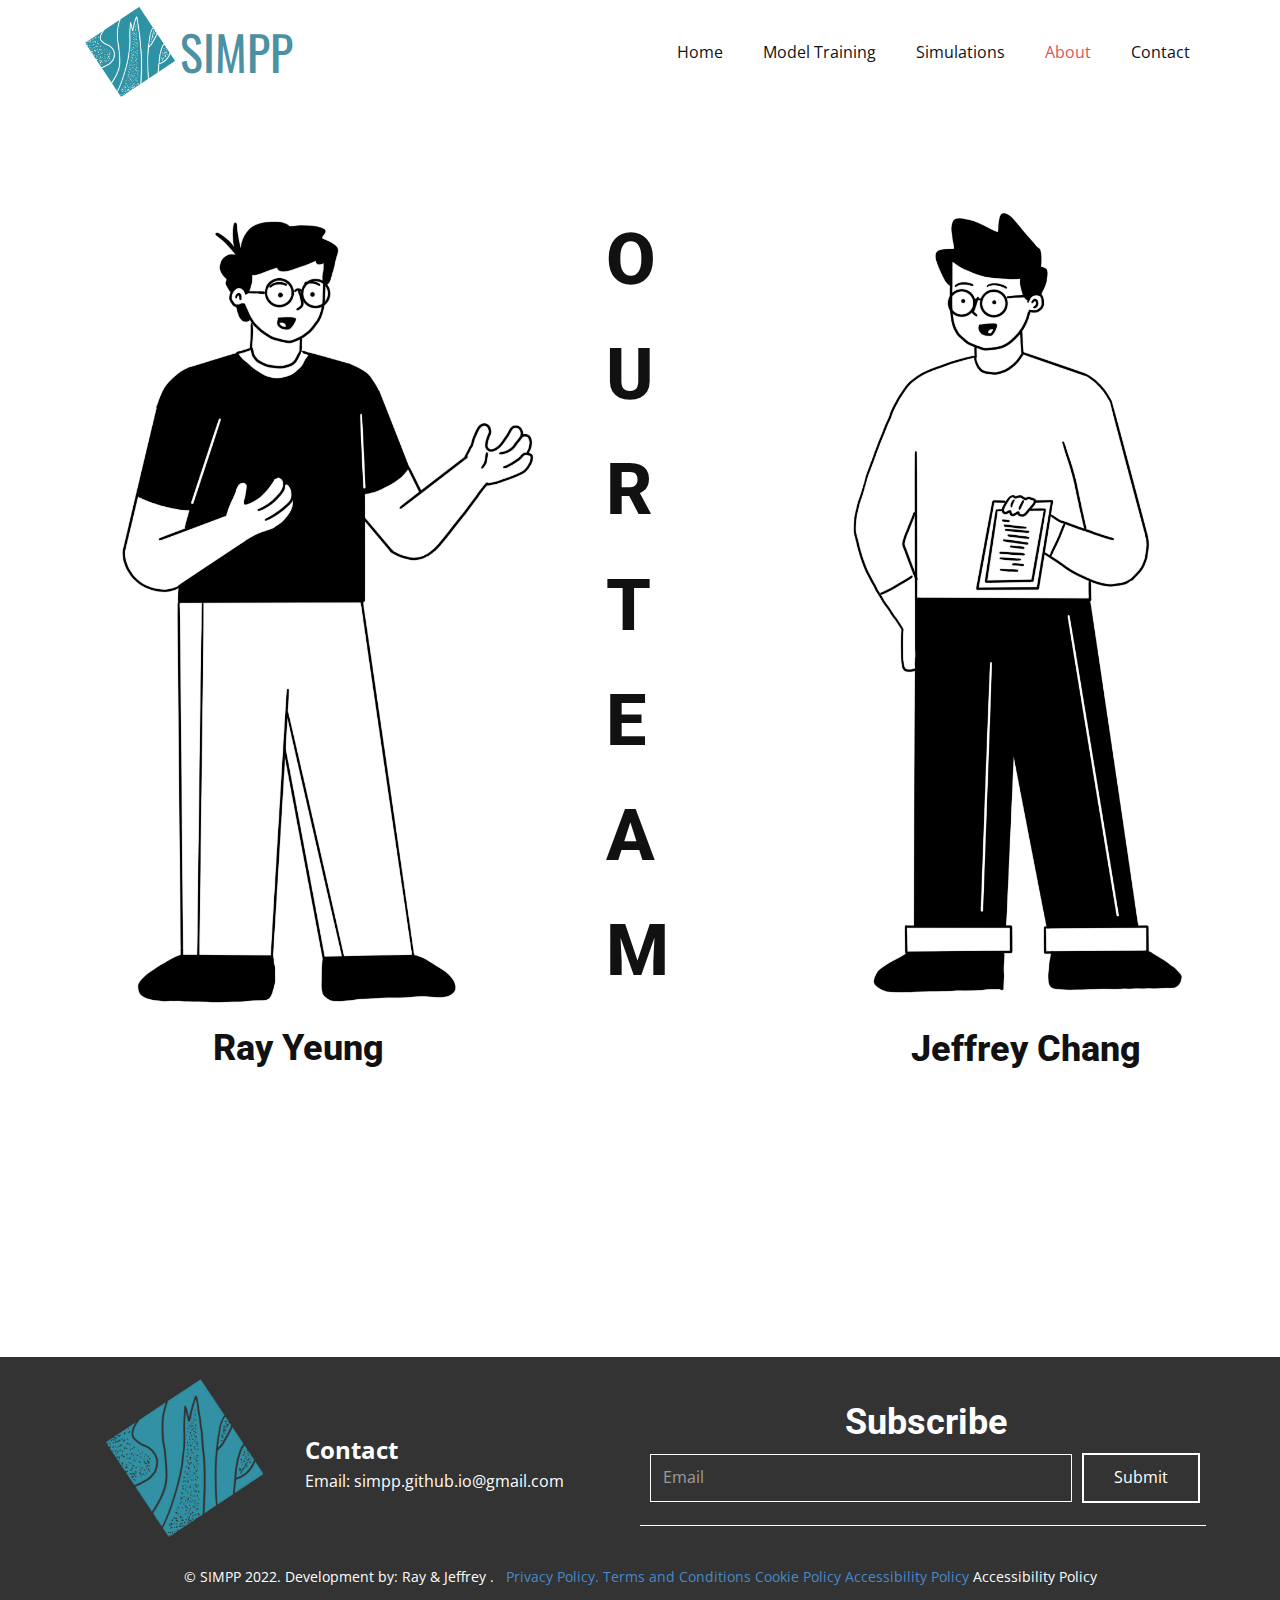
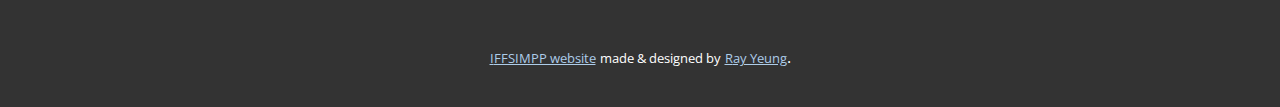
==== About.html @ 2b5c8c5e "Merge 358aa99e9fe929760f679ea5c2c41da47433fa33 into 65bf1fdf7e150aebabd02f89f3e812f7d9b9f5dc" ====
<!DOCTYPE html>
<html style="font-size: 16px;" lang="en">
  <head>
    <meta name="viewport" content="width=device-width, initial-scale=1.0">
    <meta charset="utf-8">
    <meta name="keywords" content="">
    <meta name="description" content="">
    <meta name="page_type" content="np-template-header-footer-from-plugin">
    <title>About</title>
    <link rel="stylesheet" href="nicepage.css" media="screen">
<link rel="stylesheet" href="About.css" media="screen">
    <script class="u-script" type="text/javascript" src="jquery.js" defer=""></script>
    <script class="u-script" type="text/javascript" src="nicepage.js" defer=""></script>
    <link rel="icon" href="images/favicon.png">
    <link id="u-theme-google-font" rel="stylesheet" href="https://fonts.googleapis.com/css?family=Roboto:100,100i,300,300i,400,400i,500,500i,700,700i,900,900i|Open+Sans:300,300i,400,400i,500,500i,600,600i,700,700i,800,800i">
    <link id="u-page-google-font" rel="stylesheet" href="https://fonts.googleapis.com/css?family=Oswald:200,300,400,500,600,700">
    
    
    <script type="application/ld+json">{
		"@context": "http://schema.org",
		"@type": "Organization",
		"name": "SIMPP"
}</script>
    <meta name="theme-color" content="#478ac9">
    <meta property="og:title" content="About">
    <meta property="og:description" content="">
    <meta property="og:type" content="website">
  </head>
  <body class="u-body u-xl-mode"><header class="u-clearfix u-header u-header" id="sec-acae"><div class="u-clearfix u-sheet u-valign-middle-md u-valign-middle-sm u-valign-middle-xs u-sheet-1">
        <div class="u-clearfix u-group-elements u-group-elements-1">
          <img class="u-hover-feature u-image u-image-default u-image-1" src="images/Untitled_Artwork911.png" alt="" data-image-width="1643" data-image-height="1341" data-href="Home.html" data-page-id="74660296">
          <h1 class="u-custom-font u-font-oswald u-hover-feature u-text u-text-custom-color-1 u-text-default u-text-1">
            <a class="u-active-none u-border-none u-btn u-button-link u-button-style u-hover-none u-none u-text-custom-color-1 u-btn-1" href="Home.html" data-page-id="74660296">SIMPP</a>
          </h1>
        </div>
        <nav class="u-align-left u-menu u-menu-dropdown u-offcanvas u-offcanvas-shift u-menu-1" data-responsive-from="MD">
          <div class="menu-collapse">
            <a class="u-button-style u-custom-text-active-color u-custom-text-hover-color u-nav-link" href="#" style="padding: 4px 0px; font-size: calc(1em + 8px);">
              <svg class="u-svg-link" preserveAspectRatio="xMidYMin slice" viewBox="0 0 302 302" style=""><use xmlns:xlink="http://www.w3.org/1999/xlink" xlink:href="#svg-5c50"></use></svg>
              <svg xmlns="http://www.w3.org/2000/svg" xmlns:xlink="http://www.w3.org/1999/xlink" version="1.1" id="svg-5c50" x="0px" y="0px" viewBox="0 0 302 302" style="enable-background:new 0 0 302 302;" xml:space="preserve" class="u-svg-content"><g><rect y="36" width="302" height="30"></rect><rect y="236" width="302" height="30"></rect><rect y="136" width="302" height="30"></rect>
</g><g></g><g></g><g></g><g></g><g></g><g></g><g></g><g></g><g></g><g></g><g></g><g></g><g></g><g></g><g></g></svg>
            </a>
          </div>
          <div class="u-custom-menu u-nav-container">
            <ul class="u-nav u-unstyled u-nav-1"><li class="u-nav-item"><a class="u-button-style u-nav-link u-text-active-palette-2-base u-text-hover-custom-color-1" href="Home.html" style="padding: 10px 20px;">Home</a>
</li><li class="u-nav-item"><a class="u-button-style u-nav-link u-text-active-palette-2-base u-text-hover-custom-color-1" href="Model-Training.html" style="padding: 10px 20px;">Model Training</a>
</li><li class="u-nav-item"><a class="u-button-style u-nav-link u-text-active-palette-2-base u-text-hover-custom-color-1" href="Simulations.html" style="padding: 10px 20px;">Simulations</a>
</li><li class="u-nav-item"><a class="u-button-style u-nav-link u-text-active-palette-2-base u-text-hover-custom-color-1" href="About.html" style="padding: 10px 20px;">About</a>
</li><li class="u-nav-item"><a class="u-button-style u-nav-link u-text-active-palette-2-base u-text-hover-custom-color-1" href="Contact.html" style="padding: 10px 20px;">Contact</a>
</li></ul>
          </div>
          <div class="u-custom-menu u-nav-container-collapse">
            <div class="u-align-center u-black u-container-style u-inner-container-layout u-opacity u-opacity-95 u-sidenav">
              <div class="u-inner-container-layout u-sidenav-overflow">
                <div class="u-menu-close"></div>
                <ul class="u-align-center u-nav u-popupmenu-items u-unstyled u-nav-2"><li class="u-nav-item"><a class="u-button-style u-nav-link" href="Home.html">Home</a>
</li><li class="u-nav-item"><a class="u-button-style u-nav-link" href="Model-Training.html">Model Training</a>
</li><li class="u-nav-item"><a class="u-button-style u-nav-link" href="Simulations.html">Simulations</a>
</li><li class="u-nav-item"><a class="u-button-style u-nav-link" href="About.html">About</a>
</li><li class="u-nav-item"><a class="u-button-style u-nav-link" href="Contact.html">Contact</a>
</li></ul>
              </div>
            </div>
            <div class="u-black u-menu-overlay u-opacity u-opacity-70"></div>
          </div>
        </nav>
      </div></header>
    <section class="u-clearfix u-section-1" id="sec-3fbc">
      <div class="u-clearfix u-sheet u-sheet-1">
        <img class="u-hover-feature u-image u-image-default u-image-1" src="images/Untitled_Artwork97copy2.png" alt="" data-image-width="653" data-image-height="1509">
        <img class="u-expanded-width-xs u-hover-feature u-image u-image-default u-image-2" src="images/Untitled_Artwork97copy.png" alt="" data-image-width="808" data-image-height="1469">
        <h1 class="u-text u-text-font u-title u-text-1">OUR TEAM</h1>
        <h1 class="u-text u-text-font u-title u-text-2">Ray Yeung</h1>
        <h1 class="u-text u-text-font u-title u-text-3">Jeffrey Chang</h1>
      </div>
      
      
    </section>
    
    
    <footer class="u-align-center u-clearfix u-footer u-grey-80 u-footer" id="sec-8b5f"><div class="u-clearfix u-sheet u-sheet-1">
        <img class="u-image u-image-default u-preserve-proportions u-image-1" src="images/Untitled_Artwork2.png" alt="" data-image-width="2048" data-image-height="2048">
        <p class="u-align-left u-text u-text-1">
          <span style="font-size: 1.5rem; font-weight: 700;">Contact</span>
          <br>Email:&nbsp;simpp.github.io@gmail.com<br>
          <br>
        </p>
        <h1 class="u-text u-text-2">Subscribe</h1>
        <div class="u-form u-form-1">
          <form action="scripts/form-8b5f.php" method="POST" class="u-clearfix u-form-horizontal u-form-spacing-10 u-inner-form" source="customphp" name="form" style="padding: 10px;">
            <div class="u-form-email u-form-group u-form-partition-factor-2">
              <label for="email-cca4" class="u-form-control-hidden u-label"></label>
              <input type="email" placeholder="Email" id="email-cca4" name="email" class="u-border-1 u-border-white u-input u-input-rectangle" required="">
            </div>
            <div class="u-align-left u-form-group u-form-submit">
              <a href="#" class="u-border-2 u-border-white u-btn u-btn-submit u-button-style u-hover-white u-none u-btn-1">Submit</a>
              <input type="submit" value="submit" class="u-form-control-hidden">
            </div>
            <div class="u-form-send-message u-form-send-success"> Thank you! Your message has been sent. </div>
            <div class="u-form-send-error u-form-send-message"> Unable to send your message. Please fix errors then try again. </div>
            <input type="hidden" value="" name="recaptchaResponse">
          </form>
        </div>
        <div class="u-border-1 u-border-white u-line u-line-horizontal u-line-1"></div>
        <p class="u-small-text u-text u-text-variant u-text-3"> © SIMPP 2022. Development by:&nbsp;Ray &amp; Jeffrey . &nbsp;&nbsp;<a href="https://ichthion.com/privacy-policy/" class="u-active-none u-border-none u-btn u-button-style u-hover-none u-none u-text-palette-1-base u-btn-2">Privacy Policy.</a>&nbsp;<a href="https://ichthion.com/terms-and-conditions/" class="u-active-none u-border-none u-btn u-button-style u-hover-none u-none u-text-palette-1-base u-btn-3">Terms and Conditions</a>&nbsp;<a href="https://ichthion.com/cookie-policy/" class="u-active-none u-border-none u-btn u-button-style u-hover-none u-none u-text-palette-1-base u-btn-4">Cookie Policy</a>&nbsp;<a href="https://ichthion.com/accessibility-policy/" class="u-active-none u-border-none u-btn u-button-style u-hover-none u-none u-text-palette-1-base u-btn-5">Accessibility Policy</a>&nbsp;Accessibility Policy
        </p>
      </div></footer>
    <section class="u-backlink u-clearfix u-grey-80">
      <a class="u-link" href="https://iffsimpp.github.io/" target="_blank">
        <span>IFFSIMPP website</span>
      </a>
      <p class="u-text">
        <span>made & designed by</span>
      </p>
      <a class="u-link" href="" target="_blank">
        <span>Ray Yeung</span>
      </a>. 
    </section><span style="height: 64px; width: 64px; margin-left: 0px; margin-right: auto; margin-top: 0px; background-image: none; right: 45px; bottom: 80px; padding: 15px;" class="u-back-to-top u-black u-icon u-icon-rectangle u-opacity u-opacity-80 u-radius-15 u-spacing-15" data-href="#">
        <svg class="u-svg-link" preserveAspectRatio="xMidYMin slice" viewBox="0 0 551.13 551.13"><use xmlns:xlink="http://www.w3.org/1999/xlink" xlink:href="#svg-1d98"></use></svg>
        <svg class="u-svg-content" enable-background="new 0 0 551.13 551.13" viewBox="0 0 551.13 551.13" xmlns="http://www.w3.org/2000/svg" id="svg-1d98"><path d="m275.565 189.451 223.897 223.897h51.668l-275.565-275.565-275.565 275.565h51.668z"></path></svg>
    </span>
  </body>
</html>
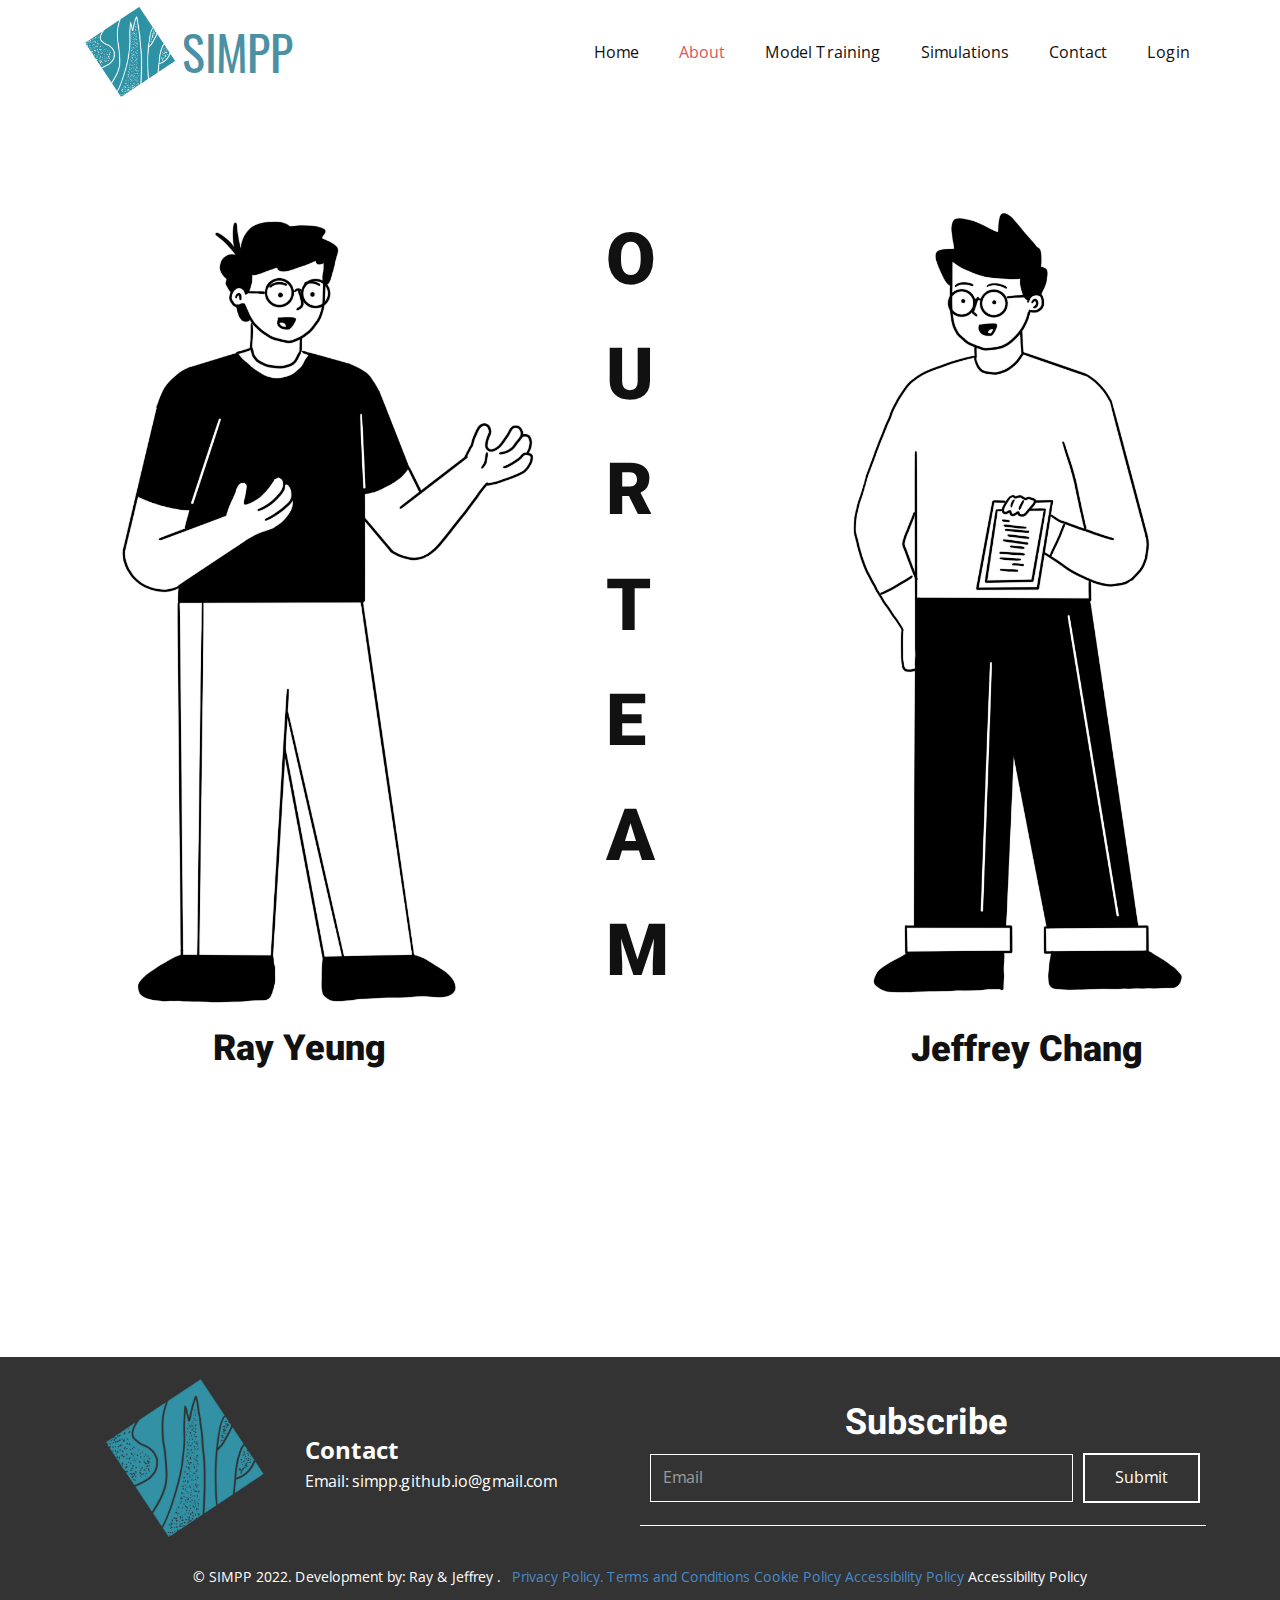
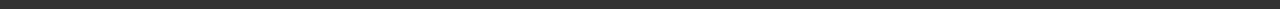
==== commit aa655b0e: "Merge deaed6d7d836f972e9058936d96bc54456d02d2b into 358aa99e9fe929760f679ea5c2c41da47433fa33" ====
--- a/About.html
+++ b/About.html
@@ -1,6 +1,5 @@
 <!DOCTYPE html>
-<html style="font-size: 16px;" lang="en">
-  <head>
+<html style="font-size: 16px;" lang="en"><head>
     <meta name="viewport" content="width=device-width, initial-scale=1.0">
     <meta charset="utf-8">
     <meta name="keywords" content="">
@@ -12,8 +11,8 @@
     <script class="u-script" type="text/javascript" src="jquery.js" defer=""></script>
     <script class="u-script" type="text/javascript" src="nicepage.js" defer=""></script>
     <link rel="icon" href="images/favicon.png">
-    <link id="u-theme-google-font" rel="stylesheet" href="https://fonts.googleapis.com/css?family=Roboto:100,100i,300,300i,400,400i,500,500i,700,700i,900,900i|Open+Sans:300,300i,400,400i,500,500i,600,600i,700,700i,800,800i">
-    <link id="u-page-google-font" rel="stylesheet" href="https://fonts.googleapis.com/css?family=Oswald:200,300,400,500,600,700">
+    <link id="u-theme-google-font" rel="stylesheet" href="fonts.css">
+    <link id="u-page-google-font" rel="stylesheet" href="About-fonts.css">
     
     
     <script type="application/ld+json">{
@@ -25,7 +24,53 @@
     <meta property="og:title" content="About">
     <meta property="og:description" content="">
     <meta property="og:type" content="website">
-  </head>
+  <script src="https://www.google.com/recaptcha/api.js?render=6LeA3YwfAAAAAIdOSapftV9kzbWe_RAA2pHVobuo"></script>
+    <script>
+( function( grecaptcha, sitekey, actions ) {
+
+	var recaptcha = {
+
+		execute: function( action ) {
+			grecaptcha.execute(
+				sitekey,
+				{ action: action }
+			).then( function( token ) {
+				var forms = document.getElementsByTagName( 'form' );
+
+				for ( var i = 0; i < forms.length; i++ ) {
+					var fields = forms[ i ].getElementsByTagName( 'input' );
+
+					for ( var j = 0; j < fields.length; j++ ) {
+						var field = fields[ j ];
+
+						if ( 'recaptchaResponse' === field.getAttribute( 'name' ) ) {
+							field.setAttribute( 'value', token );
+							break;
+						}
+					}
+				}
+			} );
+		},
+
+		executeContact: function() {
+			recaptcha.execute( actions[ 'contact' ] );
+		}
+	};
+
+	grecaptcha.ready(
+		recaptcha.executeContact
+	);
+
+	document.addEventListener( 'change',
+		recaptcha.executeContact, false
+	);
+} )(
+	grecaptcha,
+	'6LeA3YwfAAAAAIdOSapftV9kzbWe_RAA2pHVobuo',
+	{"contact":"contact"}
+);
+    </script>
+</head>
   <body class="u-body u-xl-mode"><header class="u-clearfix u-header u-header" id="sec-acae"><div class="u-clearfix u-sheet u-valign-middle-md u-valign-middle-sm u-valign-middle-xs u-sheet-1">
         <div class="u-clearfix u-group-elements u-group-elements-1">
           <img class="u-hover-feature u-image u-image-default u-image-1" src="images/Untitled_Artwork911.png" alt="" data-image-width="1643" data-image-height="1341" data-href="Home.html" data-page-id="74660296">
@@ -43,10 +88,11 @@
           </div>
           <div class="u-custom-menu u-nav-container">
             <ul class="u-nav u-unstyled u-nav-1"><li class="u-nav-item"><a class="u-button-style u-nav-link u-text-active-palette-2-base u-text-hover-custom-color-1" href="Home.html" style="padding: 10px 20px;">Home</a>
+</li><li class="u-nav-item"><a class="u-button-style u-nav-link u-text-active-palette-2-base u-text-hover-custom-color-1" href="About.html" style="padding: 10px 20px;">About</a>
 </li><li class="u-nav-item"><a class="u-button-style u-nav-link u-text-active-palette-2-base u-text-hover-custom-color-1" href="Model-Training.html" style="padding: 10px 20px;">Model Training</a>
 </li><li class="u-nav-item"><a class="u-button-style u-nav-link u-text-active-palette-2-base u-text-hover-custom-color-1" href="Simulations.html" style="padding: 10px 20px;">Simulations</a>
-</li><li class="u-nav-item"><a class="u-button-style u-nav-link u-text-active-palette-2-base u-text-hover-custom-color-1" href="About.html" style="padding: 10px 20px;">About</a>
 </li><li class="u-nav-item"><a class="u-button-style u-nav-link u-text-active-palette-2-base u-text-hover-custom-color-1" href="Contact.html" style="padding: 10px 20px;">Contact</a>
+</li><li class="u-nav-item"><a class="u-button-style u-nav-link u-text-active-palette-2-base u-text-hover-custom-color-1" href="Login.html" style="padding: 10px 20px;">Login</a>
 </li></ul>
           </div>
           <div class="u-custom-menu u-nav-container-collapse">
@@ -54,10 +100,11 @@
               <div class="u-inner-container-layout u-sidenav-overflow">
                 <div class="u-menu-close"></div>
                 <ul class="u-align-center u-nav u-popupmenu-items u-unstyled u-nav-2"><li class="u-nav-item"><a class="u-button-style u-nav-link" href="Home.html">Home</a>
+</li><li class="u-nav-item"><a class="u-button-style u-nav-link" href="About.html">About</a>
 </li><li class="u-nav-item"><a class="u-button-style u-nav-link" href="Model-Training.html">Model Training</a>
 </li><li class="u-nav-item"><a class="u-button-style u-nav-link" href="Simulations.html">Simulations</a>
-</li><li class="u-nav-item"><a class="u-button-style u-nav-link" href="About.html">About</a>
 </li><li class="u-nav-item"><a class="u-button-style u-nav-link" href="Contact.html">Contact</a>
+</li><li class="u-nav-item"><a class="u-button-style u-nav-link" href="Login.html">Login</a>
 </li></ul>
               </div>
             </div>
@@ -104,20 +151,9 @@
         <div class="u-border-1 u-border-white u-line u-line-horizontal u-line-1"></div>
         <p class="u-small-text u-text u-text-variant u-text-3"> © SIMPP 2022. Development by:&nbsp;Ray &amp; Jeffrey . &nbsp;&nbsp;<a href="https://ichthion.com/privacy-policy/" class="u-active-none u-border-none u-btn u-button-style u-hover-none u-none u-text-palette-1-base u-btn-2">Privacy Policy.</a>&nbsp;<a href="https://ichthion.com/terms-and-conditions/" class="u-active-none u-border-none u-btn u-button-style u-hover-none u-none u-text-palette-1-base u-btn-3">Terms and Conditions</a>&nbsp;<a href="https://ichthion.com/cookie-policy/" class="u-active-none u-border-none u-btn u-button-style u-hover-none u-none u-text-palette-1-base u-btn-4">Cookie Policy</a>&nbsp;<a href="https://ichthion.com/accessibility-policy/" class="u-active-none u-border-none u-btn u-button-style u-hover-none u-none u-text-palette-1-base u-btn-5">Accessibility Policy</a>&nbsp;Accessibility Policy
         </p>
-      </div></footer>
-    <section class="u-backlink u-clearfix u-grey-80">
-      <a class="u-link" href="https://iffsimpp.github.io/" target="_blank">
-        <span>IFFSIMPP website</span>
-      </a>
-      <p class="u-text">
-        <span>made & designed by</span>
-      </p>
-      <a class="u-link" href="" target="_blank">
-        <span>Ray Yeung</span>
-      </a>. 
-    </section><span style="height: 64px; width: 64px; margin-left: 0px; margin-right: auto; margin-top: 0px; background-image: none; right: 45px; bottom: 80px; padding: 15px;" class="u-back-to-top u-black u-icon u-icon-rectangle u-opacity u-opacity-80 u-radius-15 u-spacing-15" data-href="#">
+      </div></footer><span style="height: 64px; width: 64px; margin-left: 0px; margin-right: auto; margin-top: 0px; background-image: none; right: 45px; bottom: 80px; padding: 15px;" class="u-back-to-top u-black u-icon u-icon-rectangle u-opacity u-opacity-80 u-radius-15 u-spacing-15" data-href="#">
         <svg class="u-svg-link" preserveAspectRatio="xMidYMin slice" viewBox="0 0 551.13 551.13"><use xmlns:xlink="http://www.w3.org/1999/xlink" xlink:href="#svg-1d98"></use></svg>
         <svg class="u-svg-content" enable-background="new 0 0 551.13 551.13" viewBox="0 0 551.13 551.13" xmlns="http://www.w3.org/2000/svg" id="svg-1d98"><path d="m275.565 189.451 223.897 223.897h51.668l-275.565-275.565-275.565 275.565h51.668z"></path></svg>
     </span>
-  </body>
-</html>
+  
+</body></html>--- a/fonts.css
+++ b/fonts.css
@@ -0,0 +1,1536 @@
+/* cyrillic-ext */
+@font-face {
+  font-family: 'Open Sans';
+  font-style: italic;
+  font-weight: 300;
+  font-stretch: normal;
+  src: url('fonts/memQYaGs126MiZpBA-UFUIcVXSCEkx2cmqvXlWq8tWZ0Pw86hd0Rk5hkWV0ewIMSdjF_mQ.woff2') format('woff2');
+  unicode-range: U+0460-052F, U+1C80-1C88, U+20B4, U+2DE0-2DFF, U+A640-A69F, U+FE2E-FE2F;
+}
+/* cyrillic */
+@font-face {
+  font-family: 'Open Sans';
+  font-style: italic;
+  font-weight: 300;
+  font-stretch: normal;
+  src: url('fonts/memQYaGs126MiZpBA-UFUIcVXSCEkx2cmqvXlWq8tWZ0Pw86hd0Rk5hkWVQewIMSdjF_mQ.woff2') format('woff2');
+  unicode-range: U+0400-045F, U+0490-0491, U+04B0-04B1, U+2116;
+}
+/* greek-ext */
+@font-face {
+  font-family: 'Open Sans';
+  font-style: italic;
+  font-weight: 300;
+  font-stretch: normal;
+  src: url('fonts/memQYaGs126MiZpBA-UFUIcVXSCEkx2cmqvXlWq8tWZ0Pw86hd0Rk5hkWVwewIMSdjF_mQ.woff2') format('woff2');
+  unicode-range: U+1F00-1FFF;
+}
+/* greek */
+@font-face {
+  font-family: 'Open Sans';
+  font-style: italic;
+  font-weight: 300;
+  font-stretch: normal;
+  src: url('fonts/memQYaGs126MiZpBA-UFUIcVXSCEkx2cmqvXlWq8tWZ0Pw86hd0Rk5hkWVMewIMSdjF_mQ.woff2') format('woff2');
+  unicode-range: U+0370-03FF;
+}
+/* hebrew */
+@font-face {
+  font-family: 'Open Sans';
+  font-style: italic;
+  font-weight: 300;
+  font-stretch: normal;
+  src: url('fonts/memQYaGs126MiZpBA-UFUIcVXSCEkx2cmqvXlWq8tWZ0Pw86hd0Rk5hkWVIewIMSdjF_mQ.woff2') format('woff2');
+  unicode-range: U+0590-05FF, U+200C-2010, U+20AA, U+25CC, U+FB1D-FB4F;
+}
+/* vietnamese */
+@font-face {
+  font-family: 'Open Sans';
+  font-style: italic;
+  font-weight: 300;
+  font-stretch: normal;
+  src: url('fonts/memQYaGs126MiZpBA-UFUIcVXSCEkx2cmqvXlWq8tWZ0Pw86hd0Rk5hkWV8ewIMSdjF_mQ.woff2') format('woff2');
+  unicode-range: U+0102-0103, U+0110-0111, U+0128-0129, U+0168-0169, U+01A0-01A1, U+01AF-01B0, U+1EA0-1EF9, U+20AB;
+}
+/* latin-ext */
+@font-face {
+  font-family: 'Open Sans';
+  font-style: italic;
+  font-weight: 300;
+  font-stretch: normal;
+  src: url('fonts/memQYaGs126MiZpBA-UFUIcVXSCEkx2cmqvXlWq8tWZ0Pw86hd0Rk5hkWV4ewIMSdjF_mQ.woff2') format('woff2');
+  unicode-range: U+0100-024F, U+0259, U+1E00-1EFF, U+2020, U+20A0-20AB, U+20AD-20CF, U+2113, U+2C60-2C7F, U+A720-A7FF;
+}
+/* latin */
+@font-face {
+  font-family: 'Open Sans';
+  font-style: italic;
+  font-weight: 300;
+  font-stretch: normal;
+  src: url('fonts/memQYaGs126MiZpBA-UFUIcVXSCEkx2cmqvXlWq8tWZ0Pw86hd0Rk5hkWVAewIMSdjE.woff2') format('woff2');
+  unicode-range: U+0000-00FF, U+0131, U+0152-0153, U+02BB-02BC, U+02C6, U+02DA, U+02DC, U+2000-206F, U+2074, U+20AC, U+2122, U+2191, U+2193, U+2212, U+2215, U+FEFF, U+FFFD;
+}
+/* cyrillic-ext */
+@font-face {
+  font-family: 'Open Sans';
+  font-style: italic;
+  font-weight: 400;
+  font-stretch: normal;
+  src: url('fonts/memQYaGs126MiZpBA-UFUIcVXSCEkx2cmqvXlWq8tWZ0Pw86hd0Rk8ZkWV0ewIMSdjF_mQ.woff2') format('woff2');
+  unicode-range: U+0460-052F, U+1C80-1C88, U+20B4, U+2DE0-2DFF, U+A640-A69F, U+FE2E-FE2F;
+}
+/* cyrillic */
+@font-face {
+  font-family: 'Open Sans';
+  font-style: italic;
+  font-weight: 400;
+  font-stretch: normal;
+  src: url('fonts/memQYaGs126MiZpBA-UFUIcVXSCEkx2cmqvXlWq8tWZ0Pw86hd0Rk8ZkWVQewIMSdjF_mQ.woff2') format('woff2');
+  unicode-range: U+0400-045F, U+0490-0491, U+04B0-04B1, U+2116;
+}
+/* greek-ext */
+@font-face {
+  font-family: 'Open Sans';
+  font-style: italic;
+  font-weight: 400;
+  font-stretch: normal;
+  src: url('fonts/memQYaGs126MiZpBA-UFUIcVXSCEkx2cmqvXlWq8tWZ0Pw86hd0Rk8ZkWVwewIMSdjF_mQ.woff2') format('woff2');
+  unicode-range: U+1F00-1FFF;
+}
+/* greek */
+@font-face {
+  font-family: 'Open Sans';
+  font-style: italic;
+  font-weight: 400;
+  font-stretch: normal;
+  src: url('fonts/memQYaGs126MiZpBA-UFUIcVXSCEkx2cmqvXlWq8tWZ0Pw86hd0Rk8ZkWVMewIMSdjF_mQ.woff2') format('woff2');
+  unicode-range: U+0370-03FF;
+}
+/* hebrew */
+@font-face {
+  font-family: 'Open Sans';
+  font-style: italic;
+  font-weight: 400;
+  font-stretch: normal;
+  src: url('fonts/memQYaGs126MiZpBA-UFUIcVXSCEkx2cmqvXlWq8tWZ0Pw86hd0Rk8ZkWVIewIMSdjF_mQ.woff2') format('woff2');
+  unicode-range: U+0590-05FF, U+200C-2010, U+20AA, U+25CC, U+FB1D-FB4F;
+}
+/* vietnamese */
+@font-face {
+  font-family: 'Open Sans';
+  font-style: italic;
+  font-weight: 400;
+  font-stretch: normal;
+  src: url('fonts/memQYaGs126MiZpBA-UFUIcVXSCEkx2cmqvXlWq8tWZ0Pw86hd0Rk8ZkWV8ewIMSdjF_mQ.woff2') format('woff2');
+  unicode-range: U+0102-0103, U+0110-0111, U+0128-0129, U+0168-0169, U+01A0-01A1, U+01AF-01B0, U+1EA0-1EF9, U+20AB;
+}
+/* latin-ext */
+@font-face {
+  font-family: 'Open Sans';
+  font-style: italic;
+  font-weight: 400;
+  font-stretch: normal;
+  src: url('fonts/memQYaGs126MiZpBA-UFUIcVXSCEkx2cmqvXlWq8tWZ0Pw86hd0Rk8ZkWV4ewIMSdjF_mQ.woff2') format('woff2');
+  unicode-range: U+0100-024F, U+0259, U+1E00-1EFF, U+2020, U+20A0-20AB, U+20AD-20CF, U+2113, U+2C60-2C7F, U+A720-A7FF;
+}
+/* latin */
+@font-face {
+  font-family: 'Open Sans';
+  font-style: italic;
+  font-weight: 400;
+  font-stretch: normal;
+  src: url('fonts/memQYaGs126MiZpBA-UFUIcVXSCEkx2cmqvXlWq8tWZ0Pw86hd0Rk8ZkWVAewIMSdjE.woff2') format('woff2');
+  unicode-range: U+0000-00FF, U+0131, U+0152-0153, U+02BB-02BC, U+02C6, U+02DA, U+02DC, U+2000-206F, U+2074, U+20AC, U+2122, U+2191, U+2193, U+2212, U+2215, U+FEFF, U+FFFD;
+}
+/* cyrillic-ext */
+@font-face {
+  font-family: 'Open Sans';
+  font-style: italic;
+  font-weight: 500;
+  font-stretch: normal;
+  src: url('fonts/memQYaGs126MiZpBA-UFUIcVXSCEkx2cmqvXlWq8tWZ0Pw86hd0Rk_RkWV0ewIMSdjF_mQ.woff2') format('woff2');
+  unicode-range: U+0460-052F, U+1C80-1C88, U+20B4, U+2DE0-2DFF, U+A640-A69F, U+FE2E-FE2F;
+}
+/* cyrillic */
+@font-face {
+  font-family: 'Open Sans';
+  font-style: italic;
+  font-weight: 500;
+  font-stretch: normal;
+  src: url('fonts/memQYaGs126MiZpBA-UFUIcVXSCEkx2cmqvXlWq8tWZ0Pw86hd0Rk_RkWVQewIMSdjF_mQ.woff2') format('woff2');
+  unicode-range: U+0400-045F, U+0490-0491, U+04B0-04B1, U+2116;
+}
+/* greek-ext */
+@font-face {
+  font-family: 'Open Sans';
+  font-style: italic;
+  font-weight: 500;
+  font-stretch: normal;
+  src: url('fonts/memQYaGs126MiZpBA-UFUIcVXSCEkx2cmqvXlWq8tWZ0Pw86hd0Rk_RkWVwewIMSdjF_mQ.woff2') format('woff2');
+  unicode-range: U+1F00-1FFF;
+}
+/* greek */
+@font-face {
+  font-family: 'Open Sans';
+  font-style: italic;
+  font-weight: 500;
+  font-stretch: normal;
+  src: url('fonts/memQYaGs126MiZpBA-UFUIcVXSCEkx2cmqvXlWq8tWZ0Pw86hd0Rk_RkWVMewIMSdjF_mQ.woff2') format('woff2');
+  unicode-range: U+0370-03FF;
+}
+/* hebrew */
+@font-face {
+  font-family: 'Open Sans';
+  font-style: italic;
+  font-weight: 500;
+  font-stretch: normal;
+  src: url('fonts/memQYaGs126MiZpBA-UFUIcVXSCEkx2cmqvXlWq8tWZ0Pw86hd0Rk_RkWVIewIMSdjF_mQ.woff2') format('woff2');
+  unicode-range: U+0590-05FF, U+200C-2010, U+20AA, U+25CC, U+FB1D-FB4F;
+}
+/* vietnamese */
+@font-face {
+  font-family: 'Open Sans';
+  font-style: italic;
+  font-weight: 500;
+  font-stretch: normal;
+  src: url('fonts/memQYaGs126MiZpBA-UFUIcVXSCEkx2cmqvXlWq8tWZ0Pw86hd0Rk_RkWV8ewIMSdjF_mQ.woff2') format('woff2');
+  unicode-range: U+0102-0103, U+0110-0111, U+0128-0129, U+0168-0169, U+01A0-01A1, U+01AF-01B0, U+1EA0-1EF9, U+20AB;
+}
+/* latin-ext */
+@font-face {
+  font-family: 'Open Sans';
+  font-style: italic;
+  font-weight: 500;
+  font-stretch: normal;
+  src: url('fonts/memQYaGs126MiZpBA-UFUIcVXSCEkx2cmqvXlWq8tWZ0Pw86hd0Rk_RkWV4ewIMSdjF_mQ.woff2') format('woff2');
+  unicode-range: U+0100-024F, U+0259, U+1E00-1EFF, U+2020, U+20A0-20AB, U+20AD-20CF, U+2113, U+2C60-2C7F, U+A720-A7FF;
+}
+/* latin */
+@font-face {
+  font-family: 'Open Sans';
+  font-style: italic;
+  font-weight: 500;
+  font-stretch: normal;
+  src: url('fonts/memQYaGs126MiZpBA-UFUIcVXSCEkx2cmqvXlWq8tWZ0Pw86hd0Rk_RkWVAewIMSdjE.woff2') format('woff2');
+  unicode-range: U+0000-00FF, U+0131, U+0152-0153, U+02BB-02BC, U+02C6, U+02DA, U+02DC, U+2000-206F, U+2074, U+20AC, U+2122, U+2191, U+2193, U+2212, U+2215, U+FEFF, U+FFFD;
+}
+/* cyrillic-ext */
+@font-face {
+  font-family: 'Open Sans';
+  font-style: italic;
+  font-weight: 600;
+  font-stretch: normal;
+  src: url('fonts/memQYaGs126MiZpBA-UFUIcVXSCEkx2cmqvXlWq8tWZ0Pw86hd0RkxhjWV0ewIMSdjF_mQ.woff2') format('woff2');
+  unicode-range: U+0460-052F, U+1C80-1C88, U+20B4, U+2DE0-2DFF, U+A640-A69F, U+FE2E-FE2F;
+}
+/* cyrillic */
+@font-face {
+  font-family: 'Open Sans';
+  font-style: italic;
+  font-weight: 600;
+  font-stretch: normal;
+  src: url('fonts/memQYaGs126MiZpBA-UFUIcVXSCEkx2cmqvXlWq8tWZ0Pw86hd0RkxhjWVQewIMSdjF_mQ.woff2') format('woff2');
+  unicode-range: U+0400-045F, U+0490-0491, U+04B0-04B1, U+2116;
+}
+/* greek-ext */
+@font-face {
+  font-family: 'Open Sans';
+  font-style: italic;
+  font-weight: 600;
+  font-stretch: normal;
+  src: url('fonts/memQYaGs126MiZpBA-UFUIcVXSCEkx2cmqvXlWq8tWZ0Pw86hd0RkxhjWVwewIMSdjF_mQ.woff2') format('woff2');
+  unicode-range: U+1F00-1FFF;
+}
+/* greek */
+@font-face {
+  font-family: 'Open Sans';
+  font-style: italic;
+  font-weight: 600;
+  font-stretch: normal;
+  src: url('fonts/memQYaGs126MiZpBA-UFUIcVXSCEkx2cmqvXlWq8tWZ0Pw86hd0RkxhjWVMewIMSdjF_mQ.woff2') format('woff2');
+  unicode-range: U+0370-03FF;
+}
+/* hebrew */
+@font-face {
+  font-family: 'Open Sans';
+  font-style: italic;
+  font-weight: 600;
+  font-stretch: normal;
+  src: url('fonts/memQYaGs126MiZpBA-UFUIcVXSCEkx2cmqvXlWq8tWZ0Pw86hd0RkxhjWVIewIMSdjF_mQ.woff2') format('woff2');
+  unicode-range: U+0590-05FF, U+200C-2010, U+20AA, U+25CC, U+FB1D-FB4F;
+}
+/* vietnamese */
+@font-face {
+  font-family: 'Open Sans';
+  font-style: italic;
+  font-weight: 600;
+  font-stretch: normal;
+  src: url('fonts/memQYaGs126MiZpBA-UFUIcVXSCEkx2cmqvXlWq8tWZ0Pw86hd0RkxhjWV8ewIMSdjF_mQ.woff2') format('woff2');
+  unicode-range: U+0102-0103, U+0110-0111, U+0128-0129, U+0168-0169, U+01A0-01A1, U+01AF-01B0, U+1EA0-1EF9, U+20AB;
+}
+/* latin-ext */
+@font-face {
+  font-family: 'Open Sans';
+  font-style: italic;
+  font-weight: 600;
+  font-stretch: normal;
+  src: url('fonts/memQYaGs126MiZpBA-UFUIcVXSCEkx2cmqvXlWq8tWZ0Pw86hd0RkxhjWV4ewIMSdjF_mQ.woff2') format('woff2');
+  unicode-range: U+0100-024F, U+0259, U+1E00-1EFF, U+2020, U+20A0-20AB, U+20AD-20CF, U+2113, U+2C60-2C7F, U+A720-A7FF;
+}
+/* latin */
+@font-face {
+  font-family: 'Open Sans';
+  font-style: italic;
+  font-weight: 600;
+  font-stretch: normal;
+  src: url('fonts/memQYaGs126MiZpBA-UFUIcVXSCEkx2cmqvXlWq8tWZ0Pw86hd0RkxhjWVAewIMSdjE.woff2') format('woff2');
+  unicode-range: U+0000-00FF, U+0131, U+0152-0153, U+02BB-02BC, U+02C6, U+02DA, U+02DC, U+2000-206F, U+2074, U+20AC, U+2122, U+2191, U+2193, U+2212, U+2215, U+FEFF, U+FFFD;
+}
+/* cyrillic-ext */
+@font-face {
+  font-family: 'Open Sans';
+  font-style: italic;
+  font-weight: 700;
+  font-stretch: normal;
+  src: url('fonts/memQYaGs126MiZpBA-UFUIcVXSCEkx2cmqvXlWq8tWZ0Pw86hd0RkyFjWV0ewIMSdjF_mQ.woff2') format('woff2');
+  unicode-range: U+0460-052F, U+1C80-1C88, U+20B4, U+2DE0-2DFF, U+A640-A69F, U+FE2E-FE2F;
+}
+/* cyrillic */
+@font-face {
+  font-family: 'Open Sans';
+  font-style: italic;
+  font-weight: 700;
+  font-stretch: normal;
+  src: url('fonts/memQYaGs126MiZpBA-UFUIcVXSCEkx2cmqvXlWq8tWZ0Pw86hd0RkyFjWVQewIMSdjF_mQ.woff2') format('woff2');
+  unicode-range: U+0400-045F, U+0490-0491, U+04B0-04B1, U+2116;
+}
+/* greek-ext */
+@font-face {
+  font-family: 'Open Sans';
+  font-style: italic;
+  font-weight: 700;
+  font-stretch: normal;
+  src: url('fonts/memQYaGs126MiZpBA-UFUIcVXSCEkx2cmqvXlWq8tWZ0Pw86hd0RkyFjWVwewIMSdjF_mQ.woff2') format('woff2');
+  unicode-range: U+1F00-1FFF;
+}
+/* greek */
+@font-face {
+  font-family: 'Open Sans';
+  font-style: italic;
+  font-weight: 700;
+  font-stretch: normal;
+  src: url('fonts/memQYaGs126MiZpBA-UFUIcVXSCEkx2cmqvXlWq8tWZ0Pw86hd0RkyFjWVMewIMSdjF_mQ.woff2') format('woff2');
+  unicode-range: U+0370-03FF;
+}
+/* hebrew */
+@font-face {
+  font-family: 'Open Sans';
+  font-style: italic;
+  font-weight: 700;
+  font-stretch: normal;
+  src: url('fonts/memQYaGs126MiZpBA-UFUIcVXSCEkx2cmqvXlWq8tWZ0Pw86hd0RkyFjWVIewIMSdjF_mQ.woff2') format('woff2');
+  unicode-range: U+0590-05FF, U+200C-2010, U+20AA, U+25CC, U+FB1D-FB4F;
+}
+/* vietnamese */
+@font-face {
+  font-family: 'Open Sans';
+  font-style: italic;
+  font-weight: 700;
+  font-stretch: normal;
+  src: url('fonts/memQYaGs126MiZpBA-UFUIcVXSCEkx2cmqvXlWq8tWZ0Pw86hd0RkyFjWV8ewIMSdjF_mQ.woff2') format('woff2');
+  unicode-range: U+0102-0103, U+0110-0111, U+0128-0129, U+0168-0169, U+01A0-01A1, U+01AF-01B0, U+1EA0-1EF9, U+20AB;
+}
+/* latin-ext */
+@font-face {
+  font-family: 'Open Sans';
+  font-style: italic;
+  font-weight: 700;
+  font-stretch: normal;
+  src: url('fonts/memQYaGs126MiZpBA-UFUIcVXSCEkx2cmqvXlWq8tWZ0Pw86hd0RkyFjWV4ewIMSdjF_mQ.woff2') format('woff2');
+  unicode-range: U+0100-024F, U+0259, U+1E00-1EFF, U+2020, U+20A0-20AB, U+20AD-20CF, U+2113, U+2C60-2C7F, U+A720-A7FF;
+}
+/* latin */
+@font-face {
+  font-family: 'Open Sans';
+  font-style: italic;
+  font-weight: 700;
+  font-stretch: normal;
+  src: url('fonts/memQYaGs126MiZpBA-UFUIcVXSCEkx2cmqvXlWq8tWZ0Pw86hd0RkyFjWVAewIMSdjE.woff2') format('woff2');
+  unicode-range: U+0000-00FF, U+0131, U+0152-0153, U+02BB-02BC, U+02C6, U+02DA, U+02DC, U+2000-206F, U+2074, U+20AC, U+2122, U+2191, U+2193, U+2212, U+2215, U+FEFF, U+FFFD;
+}
+/* cyrillic-ext */
+@font-face {
+  font-family: 'Open Sans';
+  font-style: italic;
+  font-weight: 800;
+  font-stretch: normal;
+  src: url('fonts/memQYaGs126MiZpBA-UFUIcVXSCEkx2cmqvXlWq8tWZ0Pw86hd0Rk0ZjWV0ewIMSdjF_mQ.woff2') format('woff2');
+  unicode-range: U+0460-052F, U+1C80-1C88, U+20B4, U+2DE0-2DFF, U+A640-A69F, U+FE2E-FE2F;
+}
+/* cyrillic */
+@font-face {
+  font-family: 'Open Sans';
+  font-style: italic;
+  font-weight: 800;
+  font-stretch: normal;
+  src: url('fonts/memQYaGs126MiZpBA-UFUIcVXSCEkx2cmqvXlWq8tWZ0Pw86hd0Rk0ZjWVQewIMSdjF_mQ.woff2') format('woff2');
+  unicode-range: U+0400-045F, U+0490-0491, U+04B0-04B1, U+2116;
+}
+/* greek-ext */
+@font-face {
+  font-family: 'Open Sans';
+  font-style: italic;
+  font-weight: 800;
+  font-stretch: normal;
+  src: url('fonts/memQYaGs126MiZpBA-UFUIcVXSCEkx2cmqvXlWq8tWZ0Pw86hd0Rk0ZjWVwewIMSdjF_mQ.woff2') format('woff2');
+  unicode-range: U+1F00-1FFF;
+}
+/* greek */
+@font-face {
+  font-family: 'Open Sans';
+  font-style: italic;
+  font-weight: 800;
+  font-stretch: normal;
+  src: url('fonts/memQYaGs126MiZpBA-UFUIcVXSCEkx2cmqvXlWq8tWZ0Pw86hd0Rk0ZjWVMewIMSdjF_mQ.woff2') format('woff2');
+  unicode-range: U+0370-03FF;
+}
+/* hebrew */
+@font-face {
+  font-family: 'Open Sans';
+  font-style: italic;
+  font-weight: 800;
+  font-stretch: normal;
+  src: url('fonts/memQYaGs126MiZpBA-UFUIcVXSCEkx2cmqvXlWq8tWZ0Pw86hd0Rk0ZjWVIewIMSdjF_mQ.woff2') format('woff2');
+  unicode-range: U+0590-05FF, U+200C-2010, U+20AA, U+25CC, U+FB1D-FB4F;
+}
+/* vietnamese */
+@font-face {
+  font-family: 'Open Sans';
+  font-style: italic;
+  font-weight: 800;
+  font-stretch: normal;
+  src: url('fonts/memQYaGs126MiZpBA-UFUIcVXSCEkx2cmqvXlWq8tWZ0Pw86hd0Rk0ZjWV8ewIMSdjF_mQ.woff2') format('woff2');
+  unicode-range: U+0102-0103, U+0110-0111, U+0128-0129, U+0168-0169, U+01A0-01A1, U+01AF-01B0, U+1EA0-1EF9, U+20AB;
+}
+/* latin-ext */
+@font-face {
+  font-family: 'Open Sans';
+  font-style: italic;
+  font-weight: 800;
+  font-stretch: normal;
+  src: url('fonts/memQYaGs126MiZpBA-UFUIcVXSCEkx2cmqvXlWq8tWZ0Pw86hd0Rk0ZjWV4ewIMSdjF_mQ.woff2') format('woff2');
+  unicode-range: U+0100-024F, U+0259, U+1E00-1EFF, U+2020, U+20A0-20AB, U+20AD-20CF, U+2113, U+2C60-2C7F, U+A720-A7FF;
+}
+/* latin */
+@font-face {
+  font-family: 'Open Sans';
+  font-style: italic;
+  font-weight: 800;
+  font-stretch: normal;
+  src: url('fonts/memQYaGs126MiZpBA-UFUIcVXSCEkx2cmqvXlWq8tWZ0Pw86hd0Rk0ZjWVAewIMSdjE.woff2') format('woff2');
+  unicode-range: U+0000-00FF, U+0131, U+0152-0153, U+02BB-02BC, U+02C6, U+02DA, U+02DC, U+2000-206F, U+2074, U+20AC, U+2122, U+2191, U+2193, U+2212, U+2215, U+FEFF, U+FFFD;
+}
+/* cyrillic-ext */
+@font-face {
+  font-family: 'Open Sans';
+  font-style: normal;
+  font-weight: 300;
+  font-stretch: normal;
+  src: url('fonts/memSYaGs126MiZpBA-UvWbX2vVnXBbObj2OVZyOOSr4dVJWUgsiH0B4taVIUx6EQRjA.woff2') format('woff2');
+  unicode-range: U+0460-052F, U+1C80-1C88, U+20B4, U+2DE0-2DFF, U+A640-A69F, U+FE2E-FE2F;
+}
+/* cyrillic */
+@font-face {
+  font-family: 'Open Sans';
+  font-style: normal;
+  font-weight: 300;
+  font-stretch: normal;
+  src: url('fonts/memSYaGs126MiZpBA-UvWbX2vVnXBbObj2OVZyOOSr4dVJWUgsiH0B4kaVIUx6EQRjA.woff2') format('woff2');
+  unicode-range: U+0400-045F, U+0490-0491, U+04B0-04B1, U+2116;
+}
+/* greek-ext */
+@font-face {
+  font-family: 'Open Sans';
+  font-style: normal;
+  font-weight: 300;
+  font-stretch: normal;
+  src: url('fonts/memSYaGs126MiZpBA-UvWbX2vVnXBbObj2OVZyOOSr4dVJWUgsiH0B4saVIUx6EQRjA.woff2') format('woff2');
+  unicode-range: U+1F00-1FFF;
+}
+/* greek */
+@font-face {
+  font-family: 'Open Sans';
+  font-style: normal;
+  font-weight: 300;
+  font-stretch: normal;
+  src: url('fonts/memSYaGs126MiZpBA-UvWbX2vVnXBbObj2OVZyOOSr4dVJWUgsiH0B4jaVIUx6EQRjA.woff2') format('woff2');
+  unicode-range: U+0370-03FF;
+}
+/* hebrew */
+@font-face {
+  font-family: 'Open Sans';
+  font-style: normal;
+  font-weight: 300;
+  font-stretch: normal;
+  src: url('fonts/memSYaGs126MiZpBA-UvWbX2vVnXBbObj2OVZyOOSr4dVJWUgsiH0B4iaVIUx6EQRjA.woff2') format('woff2');
+  unicode-range: U+0590-05FF, U+200C-2010, U+20AA, U+25CC, U+FB1D-FB4F;
+}
+/* vietnamese */
+@font-face {
+  font-family: 'Open Sans';
+  font-style: normal;
+  font-weight: 300;
+  font-stretch: normal;
+  src: url('fonts/memSYaGs126MiZpBA-UvWbX2vVnXBbObj2OVZyOOSr4dVJWUgsiH0B4vaVIUx6EQRjA.woff2') format('woff2');
+  unicode-range: U+0102-0103, U+0110-0111, U+0128-0129, U+0168-0169, U+01A0-01A1, U+01AF-01B0, U+1EA0-1EF9, U+20AB;
+}
+/* latin-ext */
+@font-face {
+  font-family: 'Open Sans';
+  font-style: normal;
+  font-weight: 300;
+  font-stretch: normal;
+  src: url('fonts/memSYaGs126MiZpBA-UvWbX2vVnXBbObj2OVZyOOSr4dVJWUgsiH0B4uaVIUx6EQRjA.woff2') format('woff2');
+  unicode-range: U+0100-024F, U+0259, U+1E00-1EFF, U+2020, U+20A0-20AB, U+20AD-20CF, U+2113, U+2C60-2C7F, U+A720-A7FF;
+}
+/* latin */
+@font-face {
+  font-family: 'Open Sans';
+  font-style: normal;
+  font-weight: 300;
+  font-stretch: normal;
+  src: url('fonts/memSYaGs126MiZpBA-UvWbX2vVnXBbObj2OVZyOOSr4dVJWUgsiH0B4gaVIUx6EQ.woff2') format('woff2');
+  unicode-range: U+0000-00FF, U+0131, U+0152-0153, U+02BB-02BC, U+02C6, U+02DA, U+02DC, U+2000-206F, U+2074, U+20AC, U+2122, U+2191, U+2193, U+2212, U+2215, U+FEFF, U+FFFD;
+}
+/* cyrillic-ext */
+@font-face {
+  font-family: 'Open Sans';
+  font-style: normal;
+  font-weight: 400;
+  font-stretch: normal;
+  src: url('fonts/memSYaGs126MiZpBA-UvWbX2vVnXBbObj2OVZyOOSr4dVJWUgsjZ0B4taVIUx6EQRjA.woff2') format('woff2');
+  unicode-range: U+0460-052F, U+1C80-1C88, U+20B4, U+2DE0-2DFF, U+A640-A69F, U+FE2E-FE2F;
+}
+/* cyrillic */
+@font-face {
+  font-family: 'Open Sans';
+  font-style: normal;
+  font-weight: 400;
+  font-stretch: normal;
+  src: url('fonts/memSYaGs126MiZpBA-UvWbX2vVnXBbObj2OVZyOOSr4dVJWUgsjZ0B4kaVIUx6EQRjA.woff2') format('woff2');
+  unicode-range: U+0400-045F, U+0490-0491, U+04B0-04B1, U+2116;
+}
+/* greek-ext */
+@font-face {
+  font-family: 'Open Sans';
+  font-style: normal;
+  font-weight: 400;
+  font-stretch: normal;
+  src: url('fonts/memSYaGs126MiZpBA-UvWbX2vVnXBbObj2OVZyOOSr4dVJWUgsjZ0B4saVIUx6EQRjA.woff2') format('woff2');
+  unicode-range: U+1F00-1FFF;
+}
+/* greek */
+@font-face {
+  font-family: 'Open Sans';
+  font-style: normal;
+  font-weight: 400;
+  font-stretch: normal;
+  src: url('fonts/memSYaGs126MiZpBA-UvWbX2vVnXBbObj2OVZyOOSr4dVJWUgsjZ0B4jaVIUx6EQRjA.woff2') format('woff2');
+  unicode-range: U+0370-03FF;
+}
+/* hebrew */
+@font-face {
+  font-family: 'Open Sans';
+  font-style: normal;
+  font-weight: 400;
+  font-stretch: normal;
+  src: url('fonts/memSYaGs126MiZpBA-UvWbX2vVnXBbObj2OVZyOOSr4dVJWUgsjZ0B4iaVIUx6EQRjA.woff2') format('woff2');
+  unicode-range: U+0590-05FF, U+200C-2010, U+20AA, U+25CC, U+FB1D-FB4F;
+}
+/* vietnamese */
+@font-face {
+  font-family: 'Open Sans';
+  font-style: normal;
+  font-weight: 400;
+  font-stretch: normal;
+  src: url('fonts/memSYaGs126MiZpBA-UvWbX2vVnXBbObj2OVZyOOSr4dVJWUgsjZ0B4vaVIUx6EQRjA.woff2') format('woff2');
+  unicode-range: U+0102-0103, U+0110-0111, U+0128-0129, U+0168-0169, U+01A0-01A1, U+01AF-01B0, U+1EA0-1EF9, U+20AB;
+}
+/* latin-ext */
+@font-face {
+  font-family: 'Open Sans';
+  font-style: normal;
+  font-weight: 400;
+  font-stretch: normal;
+  src: url('fonts/memSYaGs126MiZpBA-UvWbX2vVnXBbObj2OVZyOOSr4dVJWUgsjZ0B4uaVIUx6EQRjA.woff2') format('woff2');
+  unicode-range: U+0100-024F, U+0259, U+1E00-1EFF, U+2020, U+20A0-20AB, U+20AD-20CF, U+2113, U+2C60-2C7F, U+A720-A7FF;
+}
+/* latin */
+@font-face {
+  font-family: 'Open Sans';
+  font-style: normal;
+  font-weight: 400;
+  font-stretch: normal;
+  src: url('fonts/memSYaGs126MiZpBA-UvWbX2vVnXBbObj2OVZyOOSr4dVJWUgsjZ0B4gaVIUx6EQ.woff2') format('woff2');
+  unicode-range: U+0000-00FF, U+0131, U+0152-0153, U+02BB-02BC, U+02C6, U+02DA, U+02DC, U+2000-206F, U+2074, U+20AC, U+2122, U+2191, U+2193, U+2212, U+2215, U+FEFF, U+FFFD;
+}
+/* cyrillic-ext */
+@font-face {
+  font-family: 'Open Sans';
+  font-style: normal;
+  font-weight: 500;
+  font-stretch: normal;
+  src: url('fonts/memSYaGs126MiZpBA-UvWbX2vVnXBbObj2OVZyOOSr4dVJWUgsjr0B4taVIUx6EQRjA.woff2') format('woff2');
+  unicode-range: U+0460-052F, U+1C80-1C88, U+20B4, U+2DE0-2DFF, U+A640-A69F, U+FE2E-FE2F;
+}
+/* cyrillic */
+@font-face {
+  font-family: 'Open Sans';
+  font-style: normal;
+  font-weight: 500;
+  font-stretch: normal;
+  src: url('fonts/memSYaGs126MiZpBA-UvWbX2vVnXBbObj2OVZyOOSr4dVJWUgsjr0B4kaVIUx6EQRjA.woff2') format('woff2');
+  unicode-range: U+0400-045F, U+0490-0491, U+04B0-04B1, U+2116;
+}
+/* greek-ext */
+@font-face {
+  font-family: 'Open Sans';
+  font-style: normal;
+  font-weight: 500;
+  font-stretch: normal;
+  src: url('fonts/memSYaGs126MiZpBA-UvWbX2vVnXBbObj2OVZyOOSr4dVJWUgsjr0B4saVIUx6EQRjA.woff2') format('woff2');
+  unicode-range: U+1F00-1FFF;
+}
+/* greek */
+@font-face {
+  font-family: 'Open Sans';
+  font-style: normal;
+  font-weight: 500;
+  font-stretch: normal;
+  src: url('fonts/memSYaGs126MiZpBA-UvWbX2vVnXBbObj2OVZyOOSr4dVJWUgsjr0B4jaVIUx6EQRjA.woff2') format('woff2');
+  unicode-range: U+0370-03FF;
+}
+/* hebrew */
+@font-face {
+  font-family: 'Open Sans';
+  font-style: normal;
+  font-weight: 500;
+  font-stretch: normal;
+  src: url('fonts/memSYaGs126MiZpBA-UvWbX2vVnXBbObj2OVZyOOSr4dVJWUgsjr0B4iaVIUx6EQRjA.woff2') format('woff2');
+  unicode-range: U+0590-05FF, U+200C-2010, U+20AA, U+25CC, U+FB1D-FB4F;
+}
+/* vietnamese */
+@font-face {
+  font-family: 'Open Sans';
+  font-style: normal;
+  font-weight: 500;
+  font-stretch: normal;
+  src: url('fonts/memSYaGs126MiZpBA-UvWbX2vVnXBbObj2OVZyOOSr4dVJWUgsjr0B4vaVIUx6EQRjA.woff2') format('woff2');
+  unicode-range: U+0102-0103, U+0110-0111, U+0128-0129, U+0168-0169, U+01A0-01A1, U+01AF-01B0, U+1EA0-1EF9, U+20AB;
+}
+/* latin-ext */
+@font-face {
+  font-family: 'Open Sans';
+  font-style: normal;
+  font-weight: 500;
+  font-stretch: normal;
+  src: url('fonts/memSYaGs126MiZpBA-UvWbX2vVnXBbObj2OVZyOOSr4dVJWUgsjr0B4uaVIUx6EQRjA.woff2') format('woff2');
+  unicode-range: U+0100-024F, U+0259, U+1E00-1EFF, U+2020, U+20A0-20AB, U+20AD-20CF, U+2113, U+2C60-2C7F, U+A720-A7FF;
+}
+/* latin */
+@font-face {
+  font-family: 'Open Sans';
+  font-style: normal;
+  font-weight: 500;
+  font-stretch: normal;
+  src: url('fonts/memSYaGs126MiZpBA-UvWbX2vVnXBbObj2OVZyOOSr4dVJWUgsjr0B4gaVIUx6EQ.woff2') format('woff2');
+  unicode-range: U+0000-00FF, U+0131, U+0152-0153, U+02BB-02BC, U+02C6, U+02DA, U+02DC, U+2000-206F, U+2074, U+20AC, U+2122, U+2191, U+2193, U+2212, U+2215, U+FEFF, U+FFFD;
+}
+/* cyrillic-ext */
+@font-face {
+  font-family: 'Open Sans';
+  font-style: normal;
+  font-weight: 600;
+  font-stretch: normal;
+  src: url('fonts/memSYaGs126MiZpBA-UvWbX2vVnXBbObj2OVZyOOSr4dVJWUgsgH1x4taVIUx6EQRjA.woff2') format('woff2');
+  unicode-range: U+0460-052F, U+1C80-1C88, U+20B4, U+2DE0-2DFF, U+A640-A69F, U+FE2E-FE2F;
+}
+/* cyrillic */
+@font-face {
+  font-family: 'Open Sans';
+  font-style: normal;
+  font-weight: 600;
+  font-stretch: normal;
+  src: url('fonts/memSYaGs126MiZpBA-UvWbX2vVnXBbObj2OVZyOOSr4dVJWUgsgH1x4kaVIUx6EQRjA.woff2') format('woff2');
+  unicode-range: U+0400-045F, U+0490-0491, U+04B0-04B1, U+2116;
+}
+/* greek-ext */
+@font-face {
+  font-family: 'Open Sans';
+  font-style: normal;
+  font-weight: 600;
+  font-stretch: normal;
+  src: url('fonts/memSYaGs126MiZpBA-UvWbX2vVnXBbObj2OVZyOOSr4dVJWUgsgH1x4saVIUx6EQRjA.woff2') format('woff2');
+  unicode-range: U+1F00-1FFF;
+}
+/* greek */
+@font-face {
+  font-family: 'Open Sans';
+  font-style: normal;
+  font-weight: 600;
+  font-stretch: normal;
+  src: url('fonts/memSYaGs126MiZpBA-UvWbX2vVnXBbObj2OVZyOOSr4dVJWUgsgH1x4jaVIUx6EQRjA.woff2') format('woff2');
+  unicode-range: U+0370-03FF;
+}
+/* hebrew */
+@font-face {
+  font-family: 'Open Sans';
+  font-style: normal;
+  font-weight: 600;
+  font-stretch: normal;
+  src: url('fonts/memSYaGs126MiZpBA-UvWbX2vVnXBbObj2OVZyOOSr4dVJWUgsgH1x4iaVIUx6EQRjA.woff2') format('woff2');
+  unicode-range: U+0590-05FF, U+200C-2010, U+20AA, U+25CC, U+FB1D-FB4F;
+}
+/* vietnamese */
+@font-face {
+  font-family: 'Open Sans';
+  font-style: normal;
+  font-weight: 600;
+  font-stretch: normal;
+  src: url('fonts/memSYaGs126MiZpBA-UvWbX2vVnXBbObj2OVZyOOSr4dVJWUgsgH1x4vaVIUx6EQRjA.woff2') format('woff2');
+  unicode-range: U+0102-0103, U+0110-0111, U+0128-0129, U+0168-0169, U+01A0-01A1, U+01AF-01B0, U+1EA0-1EF9, U+20AB;
+}
+/* latin-ext */
+@font-face {
+  font-family: 'Open Sans';
+  font-style: normal;
+  font-weight: 600;
+  font-stretch: normal;
+  src: url('fonts/memSYaGs126MiZpBA-UvWbX2vVnXBbObj2OVZyOOSr4dVJWUgsgH1x4uaVIUx6EQRjA.woff2') format('woff2');
+  unicode-range: U+0100-024F, U+0259, U+1E00-1EFF, U+2020, U+20A0-20AB, U+20AD-20CF, U+2113, U+2C60-2C7F, U+A720-A7FF;
+}
+/* latin */
+@font-face {
+  font-family: 'Open Sans';
+  font-style: normal;
+  font-weight: 600;
+  font-stretch: normal;
+  src: url('fonts/memSYaGs126MiZpBA-UvWbX2vVnXBbObj2OVZyOOSr4dVJWUgsgH1x4gaVIUx6EQ.woff2') format('woff2');
+  unicode-range: U+0000-00FF, U+0131, U+0152-0153, U+02BB-02BC, U+02C6, U+02DA, U+02DC, U+2000-206F, U+2074, U+20AC, U+2122, U+2191, U+2193, U+2212, U+2215, U+FEFF, U+FFFD;
+}
+/* cyrillic-ext */
+@font-face {
+  font-family: 'Open Sans';
+  font-style: normal;
+  font-weight: 700;
+  font-stretch: normal;
+  src: url('fonts/memSYaGs126MiZpBA-UvWbX2vVnXBbObj2OVZyOOSr4dVJWUgsg-1x4taVIUx6EQRjA.woff2') format('woff2');
+  unicode-range: U+0460-052F, U+1C80-1C88, U+20B4, U+2DE0-2DFF, U+A640-A69F, U+FE2E-FE2F;
+}
+/* cyrillic */
+@font-face {
+  font-family: 'Open Sans';
+  font-style: normal;
+  font-weight: 700;
+  font-stretch: normal;
+  src: url('fonts/memSYaGs126MiZpBA-UvWbX2vVnXBbObj2OVZyOOSr4dVJWUgsg-1x4kaVIUx6EQRjA.woff2') format('woff2');
+  unicode-range: U+0400-045F, U+0490-0491, U+04B0-04B1, U+2116;
+}
+/* greek-ext */
+@font-face {
+  font-family: 'Open Sans';
+  font-style: normal;
+  font-weight: 700;
+  font-stretch: normal;
+  src: url('fonts/memSYaGs126MiZpBA-UvWbX2vVnXBbObj2OVZyOOSr4dVJWUgsg-1x4saVIUx6EQRjA.woff2') format('woff2');
+  unicode-range: U+1F00-1FFF;
+}
+/* greek */
+@font-face {
+  font-family: 'Open Sans';
+  font-style: normal;
+  font-weight: 700;
+  font-stretch: normal;
+  src: url('fonts/memSYaGs126MiZpBA-UvWbX2vVnXBbObj2OVZyOOSr4dVJWUgsg-1x4jaVIUx6EQRjA.woff2') format('woff2');
+  unicode-range: U+0370-03FF;
+}
+/* hebrew */
+@font-face {
+  font-family: 'Open Sans';
+  font-style: normal;
+  font-weight: 700;
+  font-stretch: normal;
+  src: url('fonts/memSYaGs126MiZpBA-UvWbX2vVnXBbObj2OVZyOOSr4dVJWUgsg-1x4iaVIUx6EQRjA.woff2') format('woff2');
+  unicode-range: U+0590-05FF, U+200C-2010, U+20AA, U+25CC, U+FB1D-FB4F;
+}
+/* vietnamese */
+@font-face {
+  font-family: 'Open Sans';
+  font-style: normal;
+  font-weight: 700;
+  font-stretch: normal;
+  src: url('fonts/memSYaGs126MiZpBA-UvWbX2vVnXBbObj2OVZyOOSr4dVJWUgsg-1x4vaVIUx6EQRjA.woff2') format('woff2');
+  unicode-range: U+0102-0103, U+0110-0111, U+0128-0129, U+0168-0169, U+01A0-01A1, U+01AF-01B0, U+1EA0-1EF9, U+20AB;
+}
+/* latin-ext */
+@font-face {
+  font-family: 'Open Sans';
+  font-style: normal;
+  font-weight: 700;
+  font-stretch: normal;
+  src: url('fonts/memSYaGs126MiZpBA-UvWbX2vVnXBbObj2OVZyOOSr4dVJWUgsg-1x4uaVIUx6EQRjA.woff2') format('woff2');
+  unicode-range: U+0100-024F, U+0259, U+1E00-1EFF, U+2020, U+20A0-20AB, U+20AD-20CF, U+2113, U+2C60-2C7F, U+A720-A7FF;
+}
+/* latin */
+@font-face {
+  font-family: 'Open Sans';
+  font-style: normal;
+  font-weight: 700;
+  font-stretch: normal;
+  src: url('fonts/memSYaGs126MiZpBA-UvWbX2vVnXBbObj2OVZyOOSr4dVJWUgsg-1x4gaVIUx6EQ.woff2') format('woff2');
+  unicode-range: U+0000-00FF, U+0131, U+0152-0153, U+02BB-02BC, U+02C6, U+02DA, U+02DC, U+2000-206F, U+2074, U+20AC, U+2122, U+2191, U+2193, U+2212, U+2215, U+FEFF, U+FFFD;
+}
+/* cyrillic-ext */
+@font-face {
+  font-family: 'Open Sans';
+  font-style: normal;
+  font-weight: 800;
+  font-stretch: normal;
+  src: url('fonts/memSYaGs126MiZpBA-UvWbX2vVnXBbObj2OVZyOOSr4dVJWUgshZ1x4taVIUx6EQRjA.woff2') format('woff2');
+  unicode-range: U+0460-052F, U+1C80-1C88, U+20B4, U+2DE0-2DFF, U+A640-A69F, U+FE2E-FE2F;
+}
+/* cyrillic */
+@font-face {
+  font-family: 'Open Sans';
+  font-style: normal;
+  font-weight: 800;
+  font-stretch: normal;
+  src: url('fonts/memSYaGs126MiZpBA-UvWbX2vVnXBbObj2OVZyOOSr4dVJWUgshZ1x4kaVIUx6EQRjA.woff2') format('woff2');
+  unicode-range: U+0400-045F, U+0490-0491, U+04B0-04B1, U+2116;
+}
+/* greek-ext */
+@font-face {
+  font-family: 'Open Sans';
+  font-style: normal;
+  font-weight: 800;
+  font-stretch: normal;
+  src: url('fonts/memSYaGs126MiZpBA-UvWbX2vVnXBbObj2OVZyOOSr4dVJWUgshZ1x4saVIUx6EQRjA.woff2') format('woff2');
+  unicode-range: U+1F00-1FFF;
+}
+/* greek */
+@font-face {
+  font-family: 'Open Sans';
+  font-style: normal;
+  font-weight: 800;
+  font-stretch: normal;
+  src: url('fonts/memSYaGs126MiZpBA-UvWbX2vVnXBbObj2OVZyOOSr4dVJWUgshZ1x4jaVIUx6EQRjA.woff2') format('woff2');
+  unicode-range: U+0370-03FF;
+}
+/* hebrew */
+@font-face {
+  font-family: 'Open Sans';
+  font-style: normal;
+  font-weight: 800;
+  font-stretch: normal;
+  src: url('fonts/memSYaGs126MiZpBA-UvWbX2vVnXBbObj2OVZyOOSr4dVJWUgshZ1x4iaVIUx6EQRjA.woff2') format('woff2');
+  unicode-range: U+0590-05FF, U+200C-2010, U+20AA, U+25CC, U+FB1D-FB4F;
+}
+/* vietnamese */
+@font-face {
+  font-family: 'Open Sans';
+  font-style: normal;
+  font-weight: 800;
+  font-stretch: normal;
+  src: url('fonts/memSYaGs126MiZpBA-UvWbX2vVnXBbObj2OVZyOOSr4dVJWUgshZ1x4vaVIUx6EQRjA.woff2') format('woff2');
+  unicode-range: U+0102-0103, U+0110-0111, U+0128-0129, U+0168-0169, U+01A0-01A1, U+01AF-01B0, U+1EA0-1EF9, U+20AB;
+}
+/* latin-ext */
+@font-face {
+  font-family: 'Open Sans';
+  font-style: normal;
+  font-weight: 800;
+  font-stretch: normal;
+  src: url('fonts/memSYaGs126MiZpBA-UvWbX2vVnXBbObj2OVZyOOSr4dVJWUgshZ1x4uaVIUx6EQRjA.woff2') format('woff2');
+  unicode-range: U+0100-024F, U+0259, U+1E00-1EFF, U+2020, U+20A0-20AB, U+20AD-20CF, U+2113, U+2C60-2C7F, U+A720-A7FF;
+}
+/* latin */
+@font-face {
+  font-family: 'Open Sans';
+  font-style: normal;
+  font-weight: 800;
+  font-stretch: normal;
+  src: url('fonts/memSYaGs126MiZpBA-UvWbX2vVnXBbObj2OVZyOOSr4dVJWUgshZ1x4gaVIUx6EQ.woff2') format('woff2');
+  unicode-range: U+0000-00FF, U+0131, U+0152-0153, U+02BB-02BC, U+02C6, U+02DA, U+02DC, U+2000-206F, U+2074, U+20AC, U+2122, U+2191, U+2193, U+2212, U+2215, U+FEFF, U+FFFD;
+}
+/* cyrillic-ext */
+@font-face {
+  font-family: 'Roboto';
+  font-style: italic;
+  font-weight: 100;
+  src: url('fonts/KFOiCnqEu92Fr1Mu51QrEz0dL-vwnYh2eg.woff2') format('woff2');
+  unicode-range: U+0460-052F, U+1C80-1C88, U+20B4, U+2DE0-2DFF, U+A640-A69F, U+FE2E-FE2F;
+}
+/* cyrillic */
+@font-face {
+  font-family: 'Roboto';
+  font-style: italic;
+  font-weight: 100;
+  src: url('fonts/KFOiCnqEu92Fr1Mu51QrEzQdL-vwnYh2eg.woff2') format('woff2');
+  unicode-range: U+0400-045F, U+0490-0491, U+04B0-04B1, U+2116;
+}
+/* greek-ext */
+@font-face {
+  font-family: 'Roboto';
+  font-style: italic;
+  font-weight: 100;
+  src: url('fonts/KFOiCnqEu92Fr1Mu51QrEzwdL-vwnYh2eg.woff2') format('woff2');
+  unicode-range: U+1F00-1FFF;
+}
+/* greek */
+@font-face {
+  font-family: 'Roboto';
+  font-style: italic;
+  font-weight: 100;
+  src: url('fonts/KFOiCnqEu92Fr1Mu51QrEzMdL-vwnYh2eg.woff2') format('woff2');
+  unicode-range: U+0370-03FF;
+}
+/* vietnamese */
+@font-face {
+  font-family: 'Roboto';
+  font-style: italic;
+  font-weight: 100;
+  src: url('fonts/KFOiCnqEu92Fr1Mu51QrEz8dL-vwnYh2eg.woff2') format('woff2');
+  unicode-range: U+0102-0103, U+0110-0111, U+0128-0129, U+0168-0169, U+01A0-01A1, U+01AF-01B0, U+1EA0-1EF9, U+20AB;
+}
+/* latin-ext */
+@font-face {
+  font-family: 'Roboto';
+  font-style: italic;
+  font-weight: 100;
+  src: url('fonts/KFOiCnqEu92Fr1Mu51QrEz4dL-vwnYh2eg.woff2') format('woff2');
+  unicode-range: U+0100-024F, U+0259, U+1E00-1EFF, U+2020, U+20A0-20AB, U+20AD-20CF, U+2113, U+2C60-2C7F, U+A720-A7FF;
+}
+/* latin */
+@font-face {
+  font-family: 'Roboto';
+  font-style: italic;
+  font-weight: 100;
+  src: url('fonts/KFOiCnqEu92Fr1Mu51QrEzAdL-vwnYg.woff2') format('woff2');
+  unicode-range: U+0000-00FF, U+0131, U+0152-0153, U+02BB-02BC, U+02C6, U+02DA, U+02DC, U+2000-206F, U+2074, U+20AC, U+2122, U+2191, U+2193, U+2212, U+2215, U+FEFF, U+FFFD;
+}
+/* cyrillic-ext */
+@font-face {
+  font-family: 'Roboto';
+  font-style: italic;
+  font-weight: 300;
+  src: url('fonts/KFOjCnqEu92Fr1Mu51TjASc3CsTYl4BOQ3o.woff2') format('woff2');
+  unicode-range: U+0460-052F, U+1C80-1C88, U+20B4, U+2DE0-2DFF, U+A640-A69F, U+FE2E-FE2F;
+}
+/* cyrillic */
+@font-face {
+  font-family: 'Roboto';
+  font-style: italic;
+  font-weight: 300;
+  src: url('fonts/KFOjCnqEu92Fr1Mu51TjASc-CsTYl4BOQ3o.woff2') format('woff2');
+  unicode-range: U+0400-045F, U+0490-0491, U+04B0-04B1, U+2116;
+}
+/* greek-ext */
+@font-face {
+  font-family: 'Roboto';
+  font-style: italic;
+  font-weight: 300;
+  src: url('fonts/KFOjCnqEu92Fr1Mu51TjASc2CsTYl4BOQ3o.woff2') format('woff2');
+  unicode-range: U+1F00-1FFF;
+}
+/* greek */
+@font-face {
+  font-family: 'Roboto';
+  font-style: italic;
+  font-weight: 300;
+  src: url('fonts/KFOjCnqEu92Fr1Mu51TjASc5CsTYl4BOQ3o.woff2') format('woff2');
+  unicode-range: U+0370-03FF;
+}
+/* vietnamese */
+@font-face {
+  font-family: 'Roboto';
+  font-style: italic;
+  font-weight: 300;
+  src: url('fonts/KFOjCnqEu92Fr1Mu51TjASc1CsTYl4BOQ3o.woff2') format('woff2');
+  unicode-range: U+0102-0103, U+0110-0111, U+0128-0129, U+0168-0169, U+01A0-01A1, U+01AF-01B0, U+1EA0-1EF9, U+20AB;
+}
+/* latin-ext */
+@font-face {
+  font-family: 'Roboto';
+  font-style: italic;
+  font-weight: 300;
+  src: url('fonts/KFOjCnqEu92Fr1Mu51TjASc0CsTYl4BOQ3o.woff2') format('woff2');
+  unicode-range: U+0100-024F, U+0259, U+1E00-1EFF, U+2020, U+20A0-20AB, U+20AD-20CF, U+2113, U+2C60-2C7F, U+A720-A7FF;
+}
+/* latin */
+@font-face {
+  font-family: 'Roboto';
+  font-style: italic;
+  font-weight: 300;
+  src: url('fonts/KFOjCnqEu92Fr1Mu51TjASc6CsTYl4BO.woff2') format('woff2');
+  unicode-range: U+0000-00FF, U+0131, U+0152-0153, U+02BB-02BC, U+02C6, U+02DA, U+02DC, U+2000-206F, U+2074, U+20AC, U+2122, U+2191, U+2193, U+2212, U+2215, U+FEFF, U+FFFD;
+}
+/* cyrillic-ext */
+@font-face {
+  font-family: 'Roboto';
+  font-style: italic;
+  font-weight: 400;
+  src: url('fonts/KFOkCnqEu92Fr1Mu51xFIzIXKMnyrYk.woff2') format('woff2');
+  unicode-range: U+0460-052F, U+1C80-1C88, U+20B4, U+2DE0-2DFF, U+A640-A69F, U+FE2E-FE2F;
+}
+/* cyrillic */
+@font-face {
+  font-family: 'Roboto';
+  font-style: italic;
+  font-weight: 400;
+  src: url('fonts/KFOkCnqEu92Fr1Mu51xMIzIXKMnyrYk.woff2') format('woff2');
+  unicode-range: U+0400-045F, U+0490-0491, U+04B0-04B1, U+2116;
+}
+/* greek-ext */
+@font-face {
+  font-family: 'Roboto';
+  font-style: italic;
+  font-weight: 400;
+  src: url('fonts/KFOkCnqEu92Fr1Mu51xEIzIXKMnyrYk.woff2') format('woff2');
+  unicode-range: U+1F00-1FFF;
+}
+/* greek */
+@font-face {
+  font-family: 'Roboto';
+  font-style: italic;
+  font-weight: 400;
+  src: url('fonts/KFOkCnqEu92Fr1Mu51xLIzIXKMnyrYk.woff2') format('woff2');
+  unicode-range: U+0370-03FF;
+}
+/* vietnamese */
+@font-face {
+  font-family: 'Roboto';
+  font-style: italic;
+  font-weight: 400;
+  src: url('fonts/KFOkCnqEu92Fr1Mu51xHIzIXKMnyrYk.woff2') format('woff2');
+  unicode-range: U+0102-0103, U+0110-0111, U+0128-0129, U+0168-0169, U+01A0-01A1, U+01AF-01B0, U+1EA0-1EF9, U+20AB;
+}
+/* latin-ext */
+@font-face {
+  font-family: 'Roboto';
+  font-style: italic;
+  font-weight: 400;
+  src: url('fonts/KFOkCnqEu92Fr1Mu51xGIzIXKMnyrYk.woff2') format('woff2');
+  unicode-range: U+0100-024F, U+0259, U+1E00-1EFF, U+2020, U+20A0-20AB, U+20AD-20CF, U+2113, U+2C60-2C7F, U+A720-A7FF;
+}
+/* latin */
+@font-face {
+  font-family: 'Roboto';
+  font-style: italic;
+  font-weight: 400;
+  src: url('fonts/KFOkCnqEu92Fr1Mu51xIIzIXKMny.woff2') format('woff2');
+  unicode-range: U+0000-00FF, U+0131, U+0152-0153, U+02BB-02BC, U+02C6, U+02DA, U+02DC, U+2000-206F, U+2074, U+20AC, U+2122, U+2191, U+2193, U+2212, U+2215, U+FEFF, U+FFFD;
+}
+/* cyrillic-ext */
+@font-face {
+  font-family: 'Roboto';
+  font-style: italic;
+  font-weight: 500;
+  src: url('fonts/KFOjCnqEu92Fr1Mu51S7ACc3CsTYl4BOQ3o.woff2') format('woff2');
+  unicode-range: U+0460-052F, U+1C80-1C88, U+20B4, U+2DE0-2DFF, U+A640-A69F, U+FE2E-FE2F;
+}
+/* cyrillic */
+@font-face {
+  font-family: 'Roboto';
+  font-style: italic;
+  font-weight: 500;
+  src: url('fonts/KFOjCnqEu92Fr1Mu51S7ACc-CsTYl4BOQ3o.woff2') format('woff2');
+  unicode-range: U+0400-045F, U+0490-0491, U+04B0-04B1, U+2116;
+}
+/* greek-ext */
+@font-face {
+  font-family: 'Roboto';
+  font-style: italic;
+  font-weight: 500;
+  src: url('fonts/KFOjCnqEu92Fr1Mu51S7ACc2CsTYl4BOQ3o.woff2') format('woff2');
+  unicode-range: U+1F00-1FFF;
+}
+/* greek */
+@font-face {
+  font-family: 'Roboto';
+  font-style: italic;
+  font-weight: 500;
+  src: url('fonts/KFOjCnqEu92Fr1Mu51S7ACc5CsTYl4BOQ3o.woff2') format('woff2');
+  unicode-range: U+0370-03FF;
+}
+/* vietnamese */
+@font-face {
+  font-family: 'Roboto';
+  font-style: italic;
+  font-weight: 500;
+  src: url('fonts/KFOjCnqEu92Fr1Mu51S7ACc1CsTYl4BOQ3o.woff2') format('woff2');
+  unicode-range: U+0102-0103, U+0110-0111, U+0128-0129, U+0168-0169, U+01A0-01A1, U+01AF-01B0, U+1EA0-1EF9, U+20AB;
+}
+/* latin-ext */
+@font-face {
+  font-family: 'Roboto';
+  font-style: italic;
+  font-weight: 500;
+  src: url('fonts/KFOjCnqEu92Fr1Mu51S7ACc0CsTYl4BOQ3o.woff2') format('woff2');
+  unicode-range: U+0100-024F, U+0259, U+1E00-1EFF, U+2020, U+20A0-20AB, U+20AD-20CF, U+2113, U+2C60-2C7F, U+A720-A7FF;
+}
+/* latin */
+@font-face {
+  font-family: 'Roboto';
+  font-style: italic;
+  font-weight: 500;
+  src: url('fonts/KFOjCnqEu92Fr1Mu51S7ACc6CsTYl4BO.woff2') format('woff2');
+  unicode-range: U+0000-00FF, U+0131, U+0152-0153, U+02BB-02BC, U+02C6, U+02DA, U+02DC, U+2000-206F, U+2074, U+20AC, U+2122, U+2191, U+2193, U+2212, U+2215, U+FEFF, U+FFFD;
+}
+/* cyrillic-ext */
+@font-face {
+  font-family: 'Roboto';
+  font-style: italic;
+  font-weight: 700;
+  src: url('fonts/KFOjCnqEu92Fr1Mu51TzBic3CsTYl4BOQ3o.woff2') format('woff2');
+  unicode-range: U+0460-052F, U+1C80-1C88, U+20B4, U+2DE0-2DFF, U+A640-A69F, U+FE2E-FE2F;
+}
+/* cyrillic */
+@font-face {
+  font-family: 'Roboto';
+  font-style: italic;
+  font-weight: 700;
+  src: url('fonts/KFOjCnqEu92Fr1Mu51TzBic-CsTYl4BOQ3o.woff2') format('woff2');
+  unicode-range: U+0400-045F, U+0490-0491, U+04B0-04B1, U+2116;
+}
+/* greek-ext */
+@font-face {
+  font-family: 'Roboto';
+  font-style: italic;
+  font-weight: 700;
+  src: url('fonts/KFOjCnqEu92Fr1Mu51TzBic2CsTYl4BOQ3o.woff2') format('woff2');
+  unicode-range: U+1F00-1FFF;
+}
+/* greek */
+@font-face {
+  font-family: 'Roboto';
+  font-style: italic;
+  font-weight: 700;
+  src: url('fonts/KFOjCnqEu92Fr1Mu51TzBic5CsTYl4BOQ3o.woff2') format('woff2');
+  unicode-range: U+0370-03FF;
+}
+/* vietnamese */
+@font-face {
+  font-family: 'Roboto';
+  font-style: italic;
+  font-weight: 700;
+  src: url('fonts/KFOjCnqEu92Fr1Mu51TzBic1CsTYl4BOQ3o.woff2') format('woff2');
+  unicode-range: U+0102-0103, U+0110-0111, U+0128-0129, U+0168-0169, U+01A0-01A1, U+01AF-01B0, U+1EA0-1EF9, U+20AB;
+}
+/* latin-ext */
+@font-face {
+  font-family: 'Roboto';
+  font-style: italic;
+  font-weight: 700;
+  src: url('fonts/KFOjCnqEu92Fr1Mu51TzBic0CsTYl4BOQ3o.woff2') format('woff2');
+  unicode-range: U+0100-024F, U+0259, U+1E00-1EFF, U+2020, U+20A0-20AB, U+20AD-20CF, U+2113, U+2C60-2C7F, U+A720-A7FF;
+}
+/* latin */
+@font-face {
+  font-family: 'Roboto';
+  font-style: italic;
+  font-weight: 700;
+  src: url('fonts/KFOjCnqEu92Fr1Mu51TzBic6CsTYl4BO.woff2') format('woff2');
+  unicode-range: U+0000-00FF, U+0131, U+0152-0153, U+02BB-02BC, U+02C6, U+02DA, U+02DC, U+2000-206F, U+2074, U+20AC, U+2122, U+2191, U+2193, U+2212, U+2215, U+FEFF, U+FFFD;
+}
+/* cyrillic-ext */
+@font-face {
+  font-family: 'Roboto';
+  font-style: italic;
+  font-weight: 900;
+  src: url('fonts/KFOjCnqEu92Fr1Mu51TLBCc3CsTYl4BOQ3o.woff2') format('woff2');
+  unicode-range: U+0460-052F, U+1C80-1C88, U+20B4, U+2DE0-2DFF, U+A640-A69F, U+FE2E-FE2F;
+}
+/* cyrillic */
+@font-face {
+  font-family: 'Roboto';
+  font-style: italic;
+  font-weight: 900;
+  src: url('fonts/KFOjCnqEu92Fr1Mu51TLBCc-CsTYl4BOQ3o.woff2') format('woff2');
+  unicode-range: U+0400-045F, U+0490-0491, U+04B0-04B1, U+2116;
+}
+/* greek-ext */
+@font-face {
+  font-family: 'Roboto';
+  font-style: italic;
+  font-weight: 900;
+  src: url('fonts/KFOjCnqEu92Fr1Mu51TLBCc2CsTYl4BOQ3o.woff2') format('woff2');
+  unicode-range: U+1F00-1FFF;
+}
+/* greek */
+@font-face {
+  font-family: 'Roboto';
+  font-style: italic;
+  font-weight: 900;
+  src: url('fonts/KFOjCnqEu92Fr1Mu51TLBCc5CsTYl4BOQ3o.woff2') format('woff2');
+  unicode-range: U+0370-03FF;
+}
+/* vietnamese */
+@font-face {
+  font-family: 'Roboto';
+  font-style: italic;
+  font-weight: 900;
+  src: url('fonts/KFOjCnqEu92Fr1Mu51TLBCc1CsTYl4BOQ3o.woff2') format('woff2');
+  unicode-range: U+0102-0103, U+0110-0111, U+0128-0129, U+0168-0169, U+01A0-01A1, U+01AF-01B0, U+1EA0-1EF9, U+20AB;
+}
+/* latin-ext */
+@font-face {
+  font-family: 'Roboto';
+  font-style: italic;
+  font-weight: 900;
+  src: url('fonts/KFOjCnqEu92Fr1Mu51TLBCc0CsTYl4BOQ3o.woff2') format('woff2');
+  unicode-range: U+0100-024F, U+0259, U+1E00-1EFF, U+2020, U+20A0-20AB, U+20AD-20CF, U+2113, U+2C60-2C7F, U+A720-A7FF;
+}
+/* latin */
+@font-face {
+  font-family: 'Roboto';
+  font-style: italic;
+  font-weight: 900;
+  src: url('fonts/KFOjCnqEu92Fr1Mu51TLBCc6CsTYl4BO.woff2') format('woff2');
+  unicode-range: U+0000-00FF, U+0131, U+0152-0153, U+02BB-02BC, U+02C6, U+02DA, U+02DC, U+2000-206F, U+2074, U+20AC, U+2122, U+2191, U+2193, U+2212, U+2215, U+FEFF, U+FFFD;
+}
+/* cyrillic-ext */
+@font-face {
+  font-family: 'Roboto';
+  font-style: normal;
+  font-weight: 100;
+  src: url('fonts/KFOkCnqEu92Fr1MmgVxFIzIXKMnyrYk.woff2') format('woff2');
+  unicode-range: U+0460-052F, U+1C80-1C88, U+20B4, U+2DE0-2DFF, U+A640-A69F, U+FE2E-FE2F;
+}
+/* cyrillic */
+@font-face {
+  font-family: 'Roboto';
+  font-style: normal;
+  font-weight: 100;
+  src: url('fonts/KFOkCnqEu92Fr1MmgVxMIzIXKMnyrYk.woff2') format('woff2');
+  unicode-range: U+0400-045F, U+0490-0491, U+04B0-04B1, U+2116;
+}
+/* greek-ext */
+@font-face {
+  font-family: 'Roboto';
+  font-style: normal;
+  font-weight: 100;
+  src: url('fonts/KFOkCnqEu92Fr1MmgVxEIzIXKMnyrYk.woff2') format('woff2');
+  unicode-range: U+1F00-1FFF;
+}
+/* greek */
+@font-face {
+  font-family: 'Roboto';
+  font-style: normal;
+  font-weight: 100;
+  src: url('fonts/KFOkCnqEu92Fr1MmgVxLIzIXKMnyrYk.woff2') format('woff2');
+  unicode-range: U+0370-03FF;
+}
+/* vietnamese */
+@font-face {
+  font-family: 'Roboto';
+  font-style: normal;
+  font-weight: 100;
+  src: url('fonts/KFOkCnqEu92Fr1MmgVxHIzIXKMnyrYk.woff2') format('woff2');
+  unicode-range: U+0102-0103, U+0110-0111, U+0128-0129, U+0168-0169, U+01A0-01A1, U+01AF-01B0, U+1EA0-1EF9, U+20AB;
+}
+/* latin-ext */
+@font-face {
+  font-family: 'Roboto';
+  font-style: normal;
+  font-weight: 100;
+  src: url('fonts/KFOkCnqEu92Fr1MmgVxGIzIXKMnyrYk.woff2') format('woff2');
+  unicode-range: U+0100-024F, U+0259, U+1E00-1EFF, U+2020, U+20A0-20AB, U+20AD-20CF, U+2113, U+2C60-2C7F, U+A720-A7FF;
+}
+/* latin */
+@font-face {
+  font-family: 'Roboto';
+  font-style: normal;
+  font-weight: 100;
+  src: url('fonts/KFOkCnqEu92Fr1MmgVxIIzIXKMny.woff2') format('woff2');
+  unicode-range: U+0000-00FF, U+0131, U+0152-0153, U+02BB-02BC, U+02C6, U+02DA, U+02DC, U+2000-206F, U+2074, U+20AC, U+2122, U+2191, U+2193, U+2212, U+2215, U+FEFF, U+FFFD;
+}
+/* cyrillic-ext */
+@font-face {
+  font-family: 'Roboto';
+  font-style: normal;
+  font-weight: 300;
+  src: url('fonts/KFOlCnqEu92Fr1MmSU5fCRc4AMP6lbBP.woff2') format('woff2');
+  unicode-range: U+0460-052F, U+1C80-1C88, U+20B4, U+2DE0-2DFF, U+A640-A69F, U+FE2E-FE2F;
+}
+/* cyrillic */
+@font-face {
+  font-family: 'Roboto';
+  font-style: normal;
+  font-weight: 300;
+  src: url('fonts/KFOlCnqEu92Fr1MmSU5fABc4AMP6lbBP.woff2') format('woff2');
+  unicode-range: U+0400-045F, U+0490-0491, U+04B0-04B1, U+2116;
+}
+/* greek-ext */
+@font-face {
+  font-family: 'Roboto';
+  font-style: normal;
+  font-weight: 300;
+  src: url('fonts/KFOlCnqEu92Fr1MmSU5fCBc4AMP6lbBP.woff2') format('woff2');
+  unicode-range: U+1F00-1FFF;
+}
+/* greek */
+@font-face {
+  font-family: 'Roboto';
+  font-style: normal;
+  font-weight: 300;
+  src: url('fonts/KFOlCnqEu92Fr1MmSU5fBxc4AMP6lbBP.woff2') format('woff2');
+  unicode-range: U+0370-03FF;
+}
+/* vietnamese */
+@font-face {
+  font-family: 'Roboto';
+  font-style: normal;
+  font-weight: 300;
+  src: url('fonts/KFOlCnqEu92Fr1MmSU5fCxc4AMP6lbBP.woff2') format('woff2');
+  unicode-range: U+0102-0103, U+0110-0111, U+0128-0129, U+0168-0169, U+01A0-01A1, U+01AF-01B0, U+1EA0-1EF9, U+20AB;
+}
+/* latin-ext */
+@font-face {
+  font-family: 'Roboto';
+  font-style: normal;
+  font-weight: 300;
+  src: url('fonts/KFOlCnqEu92Fr1MmSU5fChc4AMP6lbBP.woff2') format('woff2');
+  unicode-range: U+0100-024F, U+0259, U+1E00-1EFF, U+2020, U+20A0-20AB, U+20AD-20CF, U+2113, U+2C60-2C7F, U+A720-A7FF;
+}
+/* latin */
+@font-face {
+  font-family: 'Roboto';
+  font-style: normal;
+  font-weight: 300;
+  src: url('fonts/KFOlCnqEu92Fr1MmSU5fBBc4AMP6lQ.woff2') format('woff2');
+  unicode-range: U+0000-00FF, U+0131, U+0152-0153, U+02BB-02BC, U+02C6, U+02DA, U+02DC, U+2000-206F, U+2074, U+20AC, U+2122, U+2191, U+2193, U+2212, U+2215, U+FEFF, U+FFFD;
+}
+/* cyrillic-ext */
+@font-face {
+  font-family: 'Roboto';
+  font-style: normal;
+  font-weight: 400;
+  src: url('fonts/KFOmCnqEu92Fr1Mu72xKKTU1Kvnz.woff2') format('woff2');
+  unicode-range: U+0460-052F, U+1C80-1C88, U+20B4, U+2DE0-2DFF, U+A640-A69F, U+FE2E-FE2F;
+}
+/* cyrillic */
+@font-face {
+  font-family: 'Roboto';
+  font-style: normal;
+  font-weight: 400;
+  src: url('fonts/KFOmCnqEu92Fr1Mu5mxKKTU1Kvnz.woff2') format('woff2');
+  unicode-range: U+0400-045F, U+0490-0491, U+04B0-04B1, U+2116;
+}
+/* greek-ext */
+@font-face {
+  font-family: 'Roboto';
+  font-style: normal;
+  font-weight: 400;
+  src: url('fonts/KFOmCnqEu92Fr1Mu7mxKKTU1Kvnz.woff2') format('woff2');
+  unicode-range: U+1F00-1FFF;
+}
+/* greek */
+@font-face {
+  font-family: 'Roboto';
+  font-style: normal;
+  font-weight: 400;
+  src: url('fonts/KFOmCnqEu92Fr1Mu4WxKKTU1Kvnz.woff2') format('woff2');
+  unicode-range: U+0370-03FF;
+}
+/* vietnamese */
+@font-face {
+  font-family: 'Roboto';
+  font-style: normal;
+  font-weight: 400;
+  src: url('fonts/KFOmCnqEu92Fr1Mu7WxKKTU1Kvnz.woff2') format('woff2');
+  unicode-range: U+0102-0103, U+0110-0111, U+0128-0129, U+0168-0169, U+01A0-01A1, U+01AF-01B0, U+1EA0-1EF9, U+20AB;
+}
+/* latin-ext */
+@font-face {
+  font-family: 'Roboto';
+  font-style: normal;
+  font-weight: 400;
+  src: url('fonts/KFOmCnqEu92Fr1Mu7GxKKTU1Kvnz.woff2') format('woff2');
+  unicode-range: U+0100-024F, U+0259, U+1E00-1EFF, U+2020, U+20A0-20AB, U+20AD-20CF, U+2113, U+2C60-2C7F, U+A720-A7FF;
+}
+/* latin */
+@font-face {
+  font-family: 'Roboto';
+  font-style: normal;
+  font-weight: 400;
+  src: url('fonts/KFOmCnqEu92Fr1Mu4mxKKTU1Kg.woff2') format('woff2');
+  unicode-range: U+0000-00FF, U+0131, U+0152-0153, U+02BB-02BC, U+02C6, U+02DA, U+02DC, U+2000-206F, U+2074, U+20AC, U+2122, U+2191, U+2193, U+2212, U+2215, U+FEFF, U+FFFD;
+}
+/* cyrillic-ext */
+@font-face {
+  font-family: 'Roboto';
+  font-style: normal;
+  font-weight: 500;
+  src: url('fonts/KFOlCnqEu92Fr1MmEU9fCRc4AMP6lbBP.woff2') format('woff2');
+  unicode-range: U+0460-052F, U+1C80-1C88, U+20B4, U+2DE0-2DFF, U+A640-A69F, U+FE2E-FE2F;
+}
+/* cyrillic */
+@font-face {
+  font-family: 'Roboto';
+  font-style: normal;
+  font-weight: 500;
+  src: url('fonts/KFOlCnqEu92Fr1MmEU9fABc4AMP6lbBP.woff2') format('woff2');
+  unicode-range: U+0400-045F, U+0490-0491, U+04B0-04B1, U+2116;
+}
+/* greek-ext */
+@font-face {
+  font-family: 'Roboto';
+  font-style: normal;
+  font-weight: 500;
+  src: url('fonts/KFOlCnqEu92Fr1MmEU9fCBc4AMP6lbBP.woff2') format('woff2');
+  unicode-range: U+1F00-1FFF;
+}
+/* greek */
+@font-face {
+  font-family: 'Roboto';
+  font-style: normal;
+  font-weight: 500;
+  src: url('fonts/KFOlCnqEu92Fr1MmEU9fBxc4AMP6lbBP.woff2') format('woff2');
+  unicode-range: U+0370-03FF;
+}
+/* vietnamese */
+@font-face {
+  font-family: 'Roboto';
+  font-style: normal;
+  font-weight: 500;
+  src: url('fonts/KFOlCnqEu92Fr1MmEU9fCxc4AMP6lbBP.woff2') format('woff2');
+  unicode-range: U+0102-0103, U+0110-0111, U+0128-0129, U+0168-0169, U+01A0-01A1, U+01AF-01B0, U+1EA0-1EF9, U+20AB;
+}
+/* latin-ext */
+@font-face {
+  font-family: 'Roboto';
+  font-style: normal;
+  font-weight: 500;
+  src: url('fonts/KFOlCnqEu92Fr1MmEU9fChc4AMP6lbBP.woff2') format('woff2');
+  unicode-range: U+0100-024F, U+0259, U+1E00-1EFF, U+2020, U+20A0-20AB, U+20AD-20CF, U+2113, U+2C60-2C7F, U+A720-A7FF;
+}
+/* latin */
+@font-face {
+  font-family: 'Roboto';
+  font-style: normal;
+  font-weight: 500;
+  src: url('fonts/KFOlCnqEu92Fr1MmEU9fBBc4AMP6lQ.woff2') format('woff2');
+  unicode-range: U+0000-00FF, U+0131, U+0152-0153, U+02BB-02BC, U+02C6, U+02DA, U+02DC, U+2000-206F, U+2074, U+20AC, U+2122, U+2191, U+2193, U+2212, U+2215, U+FEFF, U+FFFD;
+}
+/* cyrillic-ext */
+@font-face {
+  font-family: 'Roboto';
+  font-style: normal;
+  font-weight: 700;
+  src: url('fonts/KFOlCnqEu92Fr1MmWUlfCRc4AMP6lbBP.woff2') format('woff2');
+  unicode-range: U+0460-052F, U+1C80-1C88, U+20B4, U+2DE0-2DFF, U+A640-A69F, U+FE2E-FE2F;
+}
+/* cyrillic */
+@font-face {
+  font-family: 'Roboto';
+  font-style: normal;
+  font-weight: 700;
+  src: url('fonts/KFOlCnqEu92Fr1MmWUlfABc4AMP6lbBP.woff2') format('woff2');
+  unicode-range: U+0400-045F, U+0490-0491, U+04B0-04B1, U+2116;
+}
+/* greek-ext */
+@font-face {
+  font-family: 'Roboto';
+  font-style: normal;
+  font-weight: 700;
+  src: url('fonts/KFOlCnqEu92Fr1MmWUlfCBc4AMP6lbBP.woff2') format('woff2');
+  unicode-range: U+1F00-1FFF;
+}
+/* greek */
+@font-face {
+  font-family: 'Roboto';
+  font-style: normal;
+  font-weight: 700;
+  src: url('fonts/KFOlCnqEu92Fr1MmWUlfBxc4AMP6lbBP.woff2') format('woff2');
+  unicode-range: U+0370-03FF;
+}
+/* vietnamese */
+@font-face {
+  font-family: 'Roboto';
+  font-style: normal;
+  font-weight: 700;
+  src: url('fonts/KFOlCnqEu92Fr1MmWUlfCxc4AMP6lbBP.woff2') format('woff2');
+  unicode-range: U+0102-0103, U+0110-0111, U+0128-0129, U+0168-0169, U+01A0-01A1, U+01AF-01B0, U+1EA0-1EF9, U+20AB;
+}
+/* latin-ext */
+@font-face {
+  font-family: 'Roboto';
+  font-style: normal;
+  font-weight: 700;
+  src: url('fonts/KFOlCnqEu92Fr1MmWUlfChc4AMP6lbBP.woff2') format('woff2');
+  unicode-range: U+0100-024F, U+0259, U+1E00-1EFF, U+2020, U+20A0-20AB, U+20AD-20CF, U+2113, U+2C60-2C7F, U+A720-A7FF;
+}
+/* latin */
+@font-face {
+  font-family: 'Roboto';
+  font-style: normal;
+  font-weight: 700;
+  src: url('fonts/KFOlCnqEu92Fr1MmWUlfBBc4AMP6lQ.woff2') format('woff2');
+  unicode-range: U+0000-00FF, U+0131, U+0152-0153, U+02BB-02BC, U+02C6, U+02DA, U+02DC, U+2000-206F, U+2074, U+20AC, U+2122, U+2191, U+2193, U+2212, U+2215, U+FEFF, U+FFFD;
+}
+/* cyrillic-ext */
+@font-face {
+  font-family: 'Roboto';
+  font-style: normal;
+  font-weight: 900;
+  src: url('fonts/KFOlCnqEu92Fr1MmYUtfCRc4AMP6lbBP.woff2') format('woff2');
+  unicode-range: U+0460-052F, U+1C80-1C88, U+20B4, U+2DE0-2DFF, U+A640-A69F, U+FE2E-FE2F;
+}
+/* cyrillic */
+@font-face {
+  font-family: 'Roboto';
+  font-style: normal;
+  font-weight: 900;
+  src: url('fonts/KFOlCnqEu92Fr1MmYUtfABc4AMP6lbBP.woff2') format('woff2');
+  unicode-range: U+0400-045F, U+0490-0491, U+04B0-04B1, U+2116;
+}
+/* greek-ext */
+@font-face {
+  font-family: 'Roboto';
+  font-style: normal;
+  font-weight: 900;
+  src: url('fonts/KFOlCnqEu92Fr1MmYUtfCBc4AMP6lbBP.woff2') format('woff2');
+  unicode-range: U+1F00-1FFF;
+}
+/* greek */
+@font-face {
+  font-family: 'Roboto';
+  font-style: normal;
+  font-weight: 900;
+  src: url('fonts/KFOlCnqEu92Fr1MmYUtfBxc4AMP6lbBP.woff2') format('woff2');
+  unicode-range: U+0370-03FF;
+}
+/* vietnamese */
+@font-face {
+  font-family: 'Roboto';
+  font-style: normal;
+  font-weight: 900;
+  src: url('fonts/KFOlCnqEu92Fr1MmYUtfCxc4AMP6lbBP.woff2') format('woff2');
+  unicode-range: U+0102-0103, U+0110-0111, U+0128-0129, U+0168-0169, U+01A0-01A1, U+01AF-01B0, U+1EA0-1EF9, U+20AB;
+}
+/* latin-ext */
+@font-face {
+  font-family: 'Roboto';
+  font-style: normal;
+  font-weight: 900;
+  src: url('fonts/KFOlCnqEu92Fr1MmYUtfChc4AMP6lbBP.woff2') format('woff2');
+  unicode-range: U+0100-024F, U+0259, U+1E00-1EFF, U+2020, U+20A0-20AB, U+20AD-20CF, U+2113, U+2C60-2C7F, U+A720-A7FF;
+}
+/* latin */
+@font-face {
+  font-family: 'Roboto';
+  font-style: normal;
+  font-weight: 900;
+  src: url('fonts/KFOlCnqEu92Fr1MmYUtfBBc4AMP6lQ.woff2') format('woff2');
+  unicode-range: U+0000-00FF, U+0131, U+0152-0153, U+02BB-02BC, U+02C6, U+02DA, U+02DC, U+2000-206F, U+2074, U+20AC, U+2122, U+2191, U+2193, U+2212, U+2215, U+FEFF, U+FFFD;
+}
--- a/About-fonts.css
+++ b/About-fonts.css
@@ -0,0 +1,240 @@
+/* cyrillic-ext */
+@font-face {
+  font-family: 'Oswald';
+  font-style: normal;
+  font-weight: 200;
+  src: url('fonts/TK3_WkUHHAIjg75cFRf3bXL8LICs13FvsUtiZSSShiC_AA.woff2') format('woff2');
+  unicode-range: U+0460-052F, U+1C80-1C88, U+20B4, U+2DE0-2DFF, U+A640-A69F, U+FE2E-FE2F;
+}
+/* cyrillic */
+@font-face {
+  font-family: 'Oswald';
+  font-style: normal;
+  font-weight: 200;
+  src: url('fonts/TK3_WkUHHAIjg75cFRf3bXL8LICs13FvsUJiZSSShiC_AA.woff2') format('woff2');
+  unicode-range: U+0400-045F, U+0490-0491, U+04B0-04B1, U+2116;
+}
+/* vietnamese */
+@font-face {
+  font-family: 'Oswald';
+  font-style: normal;
+  font-weight: 200;
+  src: url('fonts/TK3_WkUHHAIjg75cFRf3bXL8LICs13FvsUliZSSShiC_AA.woff2') format('woff2');
+  unicode-range: U+0102-0103, U+0110-0111, U+0128-0129, U+0168-0169, U+01A0-01A1, U+01AF-01B0, U+1EA0-1EF9, U+20AB;
+}
+/* latin-ext */
+@font-face {
+  font-family: 'Oswald';
+  font-style: normal;
+  font-weight: 200;
+  src: url('fonts/TK3_WkUHHAIjg75cFRf3bXL8LICs13FvsUhiZSSShiC_AA.woff2') format('woff2');
+  unicode-range: U+0100-024F, U+0259, U+1E00-1EFF, U+2020, U+20A0-20AB, U+20AD-20CF, U+2113, U+2C60-2C7F, U+A720-A7FF;
+}
+/* latin */
+@font-face {
+  font-family: 'Oswald';
+  font-style: normal;
+  font-weight: 200;
+  src: url('fonts/TK3_WkUHHAIjg75cFRf3bXL8LICs13FvsUZiZSSShiA.woff2') format('woff2');
+  unicode-range: U+0000-00FF, U+0131, U+0152-0153, U+02BB-02BC, U+02C6, U+02DA, U+02DC, U+2000-206F, U+2074, U+20AC, U+2122, U+2191, U+2193, U+2212, U+2215, U+FEFF, U+FFFD;
+}
+/* cyrillic-ext */
+@font-face {
+  font-family: 'Oswald';
+  font-style: normal;
+  font-weight: 300;
+  src: url('fonts/TK3_WkUHHAIjg75cFRf3bXL8LICs169vsUtiZSSShiC_AA.woff2') format('woff2');
+  unicode-range: U+0460-052F, U+1C80-1C88, U+20B4, U+2DE0-2DFF, U+A640-A69F, U+FE2E-FE2F;
+}
+/* cyrillic */
+@font-face {
+  font-family: 'Oswald';
+  font-style: normal;
+  font-weight: 300;
+  src: url('fonts/TK3_WkUHHAIjg75cFRf3bXL8LICs169vsUJiZSSShiC_AA.woff2') format('woff2');
+  unicode-range: U+0400-045F, U+0490-0491, U+04B0-04B1, U+2116;
+}
+/* vietnamese */
+@font-face {
+  font-family: 'Oswald';
+  font-style: normal;
+  font-weight: 300;
+  src: url('fonts/TK3_WkUHHAIjg75cFRf3bXL8LICs169vsUliZSSShiC_AA.woff2') format('woff2');
+  unicode-range: U+0102-0103, U+0110-0111, U+0128-0129, U+0168-0169, U+01A0-01A1, U+01AF-01B0, U+1EA0-1EF9, U+20AB;
+}
+/* latin-ext */
+@font-face {
+  font-family: 'Oswald';
+  font-style: normal;
+  font-weight: 300;
+  src: url('fonts/TK3_WkUHHAIjg75cFRf3bXL8LICs169vsUhiZSSShiC_AA.woff2') format('woff2');
+  unicode-range: U+0100-024F, U+0259, U+1E00-1EFF, U+2020, U+20A0-20AB, U+20AD-20CF, U+2113, U+2C60-2C7F, U+A720-A7FF;
+}
+/* latin */
+@font-face {
+  font-family: 'Oswald';
+  font-style: normal;
+  font-weight: 300;
+  src: url('fonts/TK3_WkUHHAIjg75cFRf3bXL8LICs169vsUZiZSSShiA.woff2') format('woff2');
+  unicode-range: U+0000-00FF, U+0131, U+0152-0153, U+02BB-02BC, U+02C6, U+02DA, U+02DC, U+2000-206F, U+2074, U+20AC, U+2122, U+2191, U+2193, U+2212, U+2215, U+FEFF, U+FFFD;
+}
+/* cyrillic-ext */
+@font-face {
+  font-family: 'Oswald';
+  font-style: normal;
+  font-weight: 400;
+  src: url('fonts/TK3_WkUHHAIjg75cFRf3bXL8LICs1_FvsUtiZSSShiC_AA.woff2') format('woff2');
+  unicode-range: U+0460-052F, U+1C80-1C88, U+20B4, U+2DE0-2DFF, U+A640-A69F, U+FE2E-FE2F;
+}
+/* cyrillic */
+@font-face {
+  font-family: 'Oswald';
+  font-style: normal;
+  font-weight: 400;
+  src: url('fonts/TK3_WkUHHAIjg75cFRf3bXL8LICs1_FvsUJiZSSShiC_AA.woff2') format('woff2');
+  unicode-range: U+0400-045F, U+0490-0491, U+04B0-04B1, U+2116;
+}
+/* vietnamese */
+@font-face {
+  font-family: 'Oswald';
+  font-style: normal;
+  font-weight: 400;
+  src: url('fonts/TK3_WkUHHAIjg75cFRf3bXL8LICs1_FvsUliZSSShiC_AA.woff2') format('woff2');
+  unicode-range: U+0102-0103, U+0110-0111, U+0128-0129, U+0168-0169, U+01A0-01A1, U+01AF-01B0, U+1EA0-1EF9, U+20AB;
+}
+/* latin-ext */
+@font-face {
+  font-family: 'Oswald';
+  font-style: normal;
+  font-weight: 400;
+  src: url('fonts/TK3_WkUHHAIjg75cFRf3bXL8LICs1_FvsUhiZSSShiC_AA.woff2') format('woff2');
+  unicode-range: U+0100-024F, U+0259, U+1E00-1EFF, U+2020, U+20A0-20AB, U+20AD-20CF, U+2113, U+2C60-2C7F, U+A720-A7FF;
+}
+/* latin */
+@font-face {
+  font-family: 'Oswald';
+  font-style: normal;
+  font-weight: 400;
+  src: url('fonts/TK3_WkUHHAIjg75cFRf3bXL8LICs1_FvsUZiZSSShiA.woff2') format('woff2');
+  unicode-range: U+0000-00FF, U+0131, U+0152-0153, U+02BB-02BC, U+02C6, U+02DA, U+02DC, U+2000-206F, U+2074, U+20AC, U+2122, U+2191, U+2193, U+2212, U+2215, U+FEFF, U+FFFD;
+}
+/* cyrillic-ext */
+@font-face {
+  font-family: 'Oswald';
+  font-style: normal;
+  font-weight: 500;
+  src: url('fonts/TK3_WkUHHAIjg75cFRf3bXL8LICs18NvsUtiZSSShiC_AA.woff2') format('woff2');
+  unicode-range: U+0460-052F, U+1C80-1C88, U+20B4, U+2DE0-2DFF, U+A640-A69F, U+FE2E-FE2F;
+}
+/* cyrillic */
+@font-face {
+  font-family: 'Oswald';
+  font-style: normal;
+  font-weight: 500;
+  src: url('fonts/TK3_WkUHHAIjg75cFRf3bXL8LICs18NvsUJiZSSShiC_AA.woff2') format('woff2');
+  unicode-range: U+0400-045F, U+0490-0491, U+04B0-04B1, U+2116;
+}
+/* vietnamese */
+@font-face {
+  font-family: 'Oswald';
+  font-style: normal;
+  font-weight: 500;
+  src: url('fonts/TK3_WkUHHAIjg75cFRf3bXL8LICs18NvsUliZSSShiC_AA.woff2') format('woff2');
+  unicode-range: U+0102-0103, U+0110-0111, U+0128-0129, U+0168-0169, U+01A0-01A1, U+01AF-01B0, U+1EA0-1EF9, U+20AB;
+}
+/* latin-ext */
+@font-face {
+  font-family: 'Oswald';
+  font-style: normal;
+  font-weight: 500;
+  src: url('fonts/TK3_WkUHHAIjg75cFRf3bXL8LICs18NvsUhiZSSShiC_AA.woff2') format('woff2');
+  unicode-range: U+0100-024F, U+0259, U+1E00-1EFF, U+2020, U+20A0-20AB, U+20AD-20CF, U+2113, U+2C60-2C7F, U+A720-A7FF;
+}
+/* latin */
+@font-face {
+  font-family: 'Oswald';
+  font-style: normal;
+  font-weight: 500;
+  src: url('fonts/TK3_WkUHHAIjg75cFRf3bXL8LICs18NvsUZiZSSShiA.woff2') format('woff2');
+  unicode-range: U+0000-00FF, U+0131, U+0152-0153, U+02BB-02BC, U+02C6, U+02DA, U+02DC, U+2000-206F, U+2074, U+20AC, U+2122, U+2191, U+2193, U+2212, U+2215, U+FEFF, U+FFFD;
+}
+/* cyrillic-ext */
+@font-face {
+  font-family: 'Oswald';
+  font-style: normal;
+  font-weight: 600;
+  src: url('fonts/TK3_WkUHHAIjg75cFRf3bXL8LICs1y9osUtiZSSShiC_AA.woff2') format('woff2');
+  unicode-range: U+0460-052F, U+1C80-1C88, U+20B4, U+2DE0-2DFF, U+A640-A69F, U+FE2E-FE2F;
+}
+/* cyrillic */
+@font-face {
+  font-family: 'Oswald';
+  font-style: normal;
+  font-weight: 600;
+  src: url('fonts/TK3_WkUHHAIjg75cFRf3bXL8LICs1y9osUJiZSSShiC_AA.woff2') format('woff2');
+  unicode-range: U+0400-045F, U+0490-0491, U+04B0-04B1, U+2116;
+}
+/* vietnamese */
+@font-face {
+  font-family: 'Oswald';
+  font-style: normal;
+  font-weight: 600;
+  src: url('fonts/TK3_WkUHHAIjg75cFRf3bXL8LICs1y9osUliZSSShiC_AA.woff2') format('woff2');
+  unicode-range: U+0102-0103, U+0110-0111, U+0128-0129, U+0168-0169, U+01A0-01A1, U+01AF-01B0, U+1EA0-1EF9, U+20AB;
+}
+/* latin-ext */
+@font-face {
+  font-family: 'Oswald';
+  font-style: normal;
+  font-weight: 600;
+  src: url('fonts/TK3_WkUHHAIjg75cFRf3bXL8LICs1y9osUhiZSSShiC_AA.woff2') format('woff2');
+  unicode-range: U+0100-024F, U+0259, U+1E00-1EFF, U+2020, U+20A0-20AB, U+20AD-20CF, U+2113, U+2C60-2C7F, U+A720-A7FF;
+}
+/* latin */
+@font-face {
+  font-family: 'Oswald';
+  font-style: normal;
+  font-weight: 600;
+  src: url('fonts/TK3_WkUHHAIjg75cFRf3bXL8LICs1y9osUZiZSSShiA.woff2') format('woff2');
+  unicode-range: U+0000-00FF, U+0131, U+0152-0153, U+02BB-02BC, U+02C6, U+02DA, U+02DC, U+2000-206F, U+2074, U+20AC, U+2122, U+2191, U+2193, U+2212, U+2215, U+FEFF, U+FFFD;
+}
+/* cyrillic-ext */
+@font-face {
+  font-family: 'Oswald';
+  font-style: normal;
+  font-weight: 700;
+  src: url('fonts/TK3_WkUHHAIjg75cFRf3bXL8LICs1xZosUtiZSSShiC_AA.woff2') format('woff2');
+  unicode-range: U+0460-052F, U+1C80-1C88, U+20B4, U+2DE0-2DFF, U+A640-A69F, U+FE2E-FE2F;
+}
+/* cyrillic */
+@font-face {
+  font-family: 'Oswald';
+  font-style: normal;
+  font-weight: 700;
+  src: url('fonts/TK3_WkUHHAIjg75cFRf3bXL8LICs1xZosUJiZSSShiC_AA.woff2') format('woff2');
+  unicode-range: U+0400-045F, U+0490-0491, U+04B0-04B1, U+2116;
+}
+/* vietnamese */
+@font-face {
+  font-family: 'Oswald';
+  font-style: normal;
+  font-weight: 700;
+  src: url('fonts/TK3_WkUHHAIjg75cFRf3bXL8LICs1xZosUliZSSShiC_AA.woff2') format('woff2');
+  unicode-range: U+0102-0103, U+0110-0111, U+0128-0129, U+0168-0169, U+01A0-01A1, U+01AF-01B0, U+1EA0-1EF9, U+20AB;
+}
+/* latin-ext */
+@font-face {
+  font-family: 'Oswald';
+  font-style: normal;
+  font-weight: 700;
+  src: url('fonts/TK3_WkUHHAIjg75cFRf3bXL8LICs1xZosUhiZSSShiC_AA.woff2') format('woff2');
+  unicode-range: U+0100-024F, U+0259, U+1E00-1EFF, U+2020, U+20A0-20AB, U+20AD-20CF, U+2113, U+2C60-2C7F, U+A720-A7FF;
+}
+/* latin */
+@font-face {
+  font-family: 'Oswald';
+  font-style: normal;
+  font-weight: 700;
+  src: url('fonts/TK3_WkUHHAIjg75cFRf3bXL8LICs1xZosUZiZSSShiA.woff2') format('woff2');
+  unicode-range: U+0000-00FF, U+0131, U+0152-0153, U+02BB-02BC, U+02C6, U+02DA, U+02DC, U+2000-206F, U+2074, U+20AC, U+2122, U+2191, U+2193, U+2212, U+2215, U+FEFF, U+FFFD;
+}
